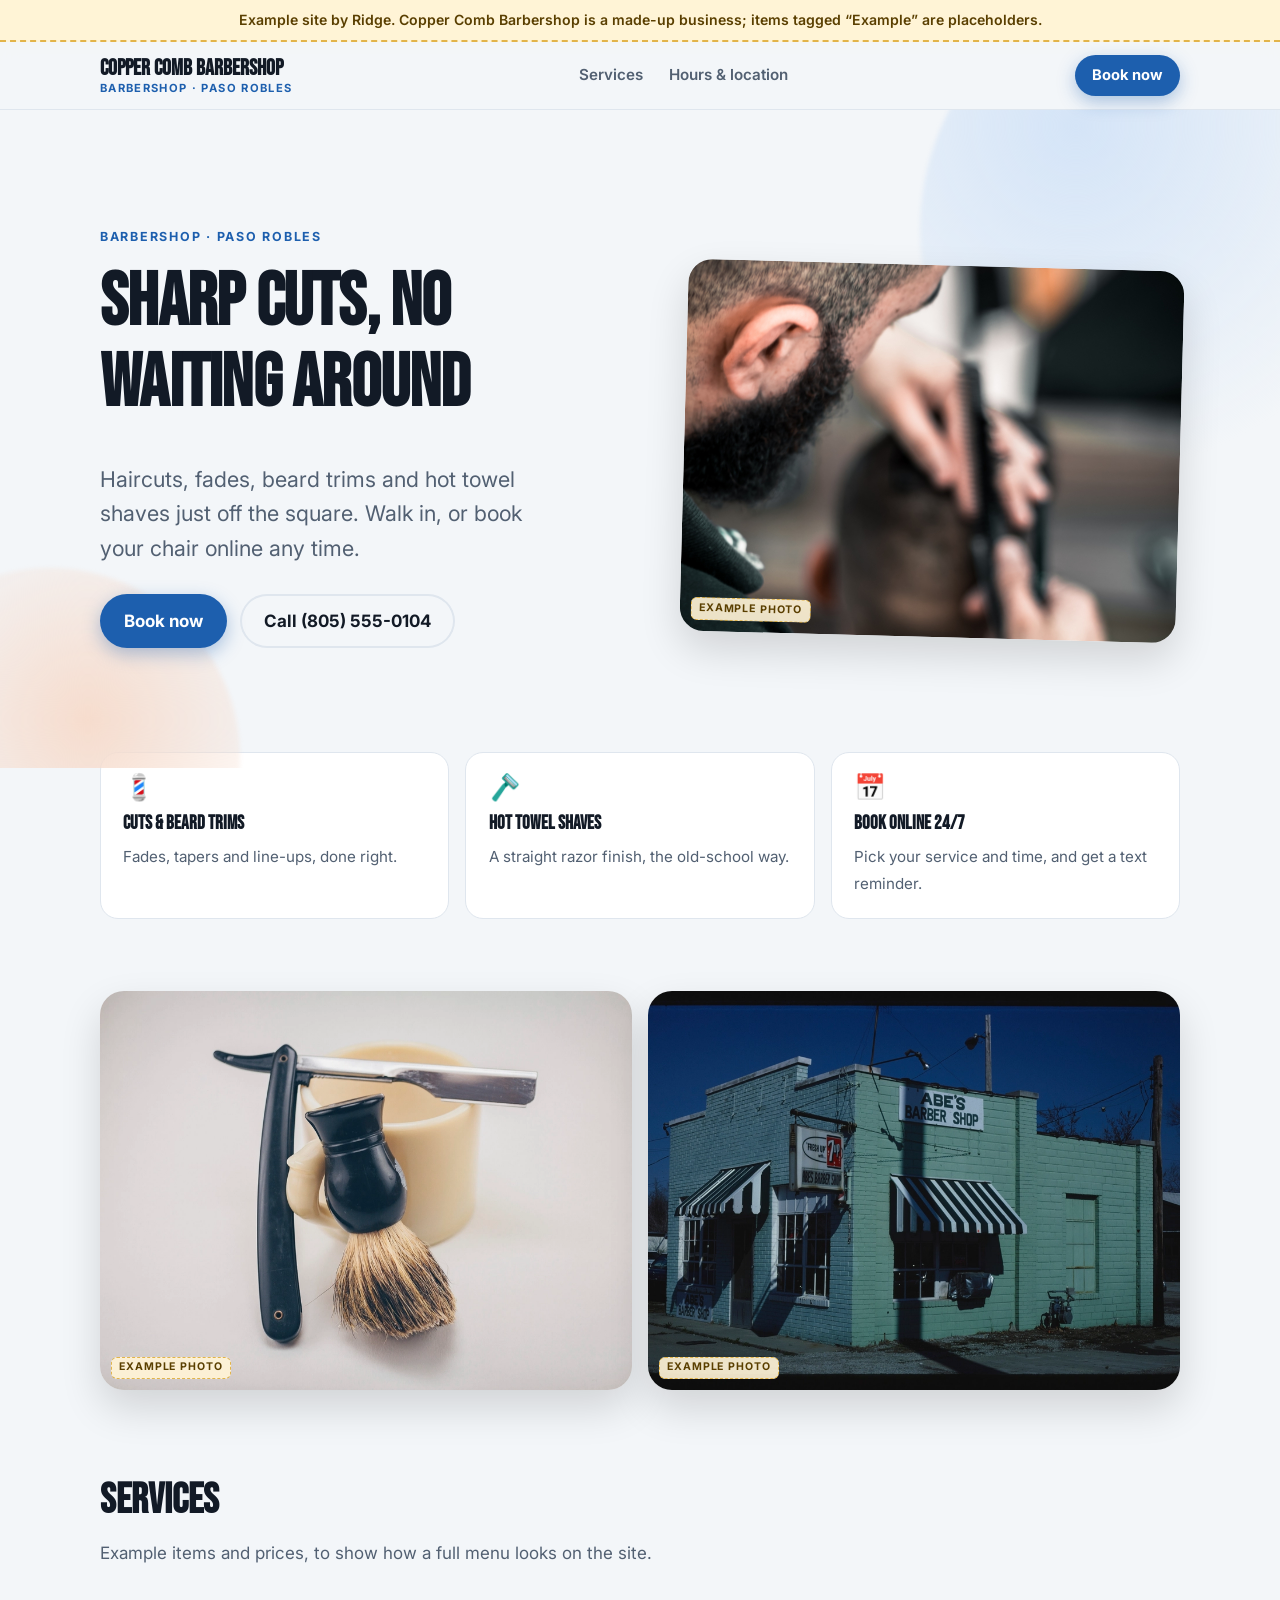
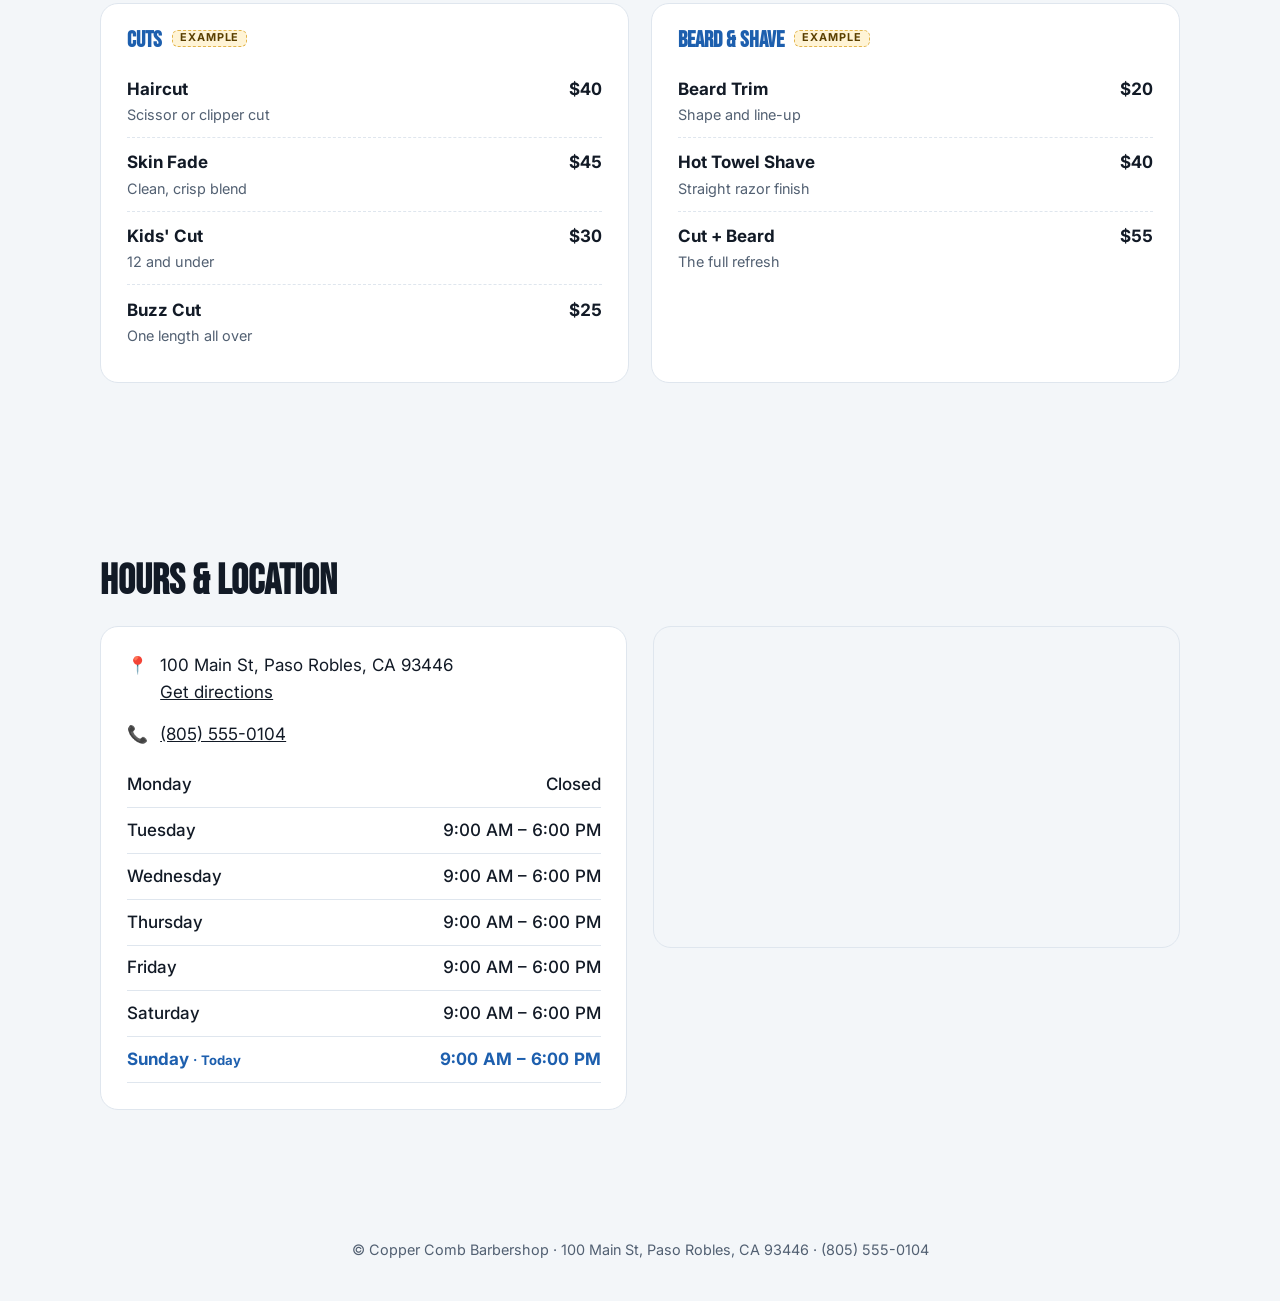
==== examples/copper-comb-barbershop/index.html @ 019c6bfe "Example sites: four made-up businesses hosted on the site, no real names, reviews or addresses Co-Au" ====
<!doctype html>
<html lang="en">
<head>
<meta charset="utf-8">
<meta name="viewport" content="width=device-width, initial-scale=1">
<meta name="robots" content="noindex, nofollow">
<title>Copper Comb Barbershop | Barbershop in Paso Robles, CA</title>
<meta name="description" content="Haircuts, fades, beard trims and hot towel shaves just off the square. Walk in, or book your chair online any time.">
<link rel="preconnect" href="https://fonts.googleapis.com">
<link rel="preconnect" href="https://fonts.gstatic.com" crossorigin>
<link href="https://fonts.googleapis.com/css2?family=Bebas+Neue&family=Inter:wght@400;500;600;700&display=swap" rel="stylesheet">
<style>
:root {
  --bg: #f3f6f9; --surface: #ffffff; --ink: #121a26; --ink-soft: #526072;
  --accent: #1d5fae; --accent-ink: #ffffff; --accent-soft: #d4e4f7;
  --deco1: #d4e4f7; --deco2: #f6dccd; --line: #dfe6ee;
  --display: 'Bebas Neue', 'Arial Narrow', sans-serif; --body: 'Inter', system-ui, sans-serif;
  --radius: 18px;
}
* { box-sizing: border-box; }
html { scroll-behavior: smooth; }
body { margin: 0; background: var(--bg); color: var(--ink); font-family: var(--body); font-size: 17px; line-height: 1.6; -webkit-font-smoothing: antialiased; }
a { color: inherit; }
h1, h2, h3 { font-family: var(--display); font-weight: 600; line-height: 1.1; margin: 0 0 .5em; }
h2 { font-size: clamp(1.9rem, 6vw, 2.6rem); }
.wrap { width: min(1080px, 100% - 2.5rem); margin-inline: auto; }
.demo-note { background: #fff4d6; color: #5a3f00; border-bottom: 2px dashed #e2b44a; text-align: center; font-size: .88rem; font-weight: 600; padding: .55rem 1rem; }
header.top { position: sticky; top: 0; z-index: 20; background: color-mix(in srgb, var(--bg) 88%, transparent); backdrop-filter: blur(10px); border-bottom: 1px solid var(--line); }
header.top .btn { display: none; }
header.top .wrap { display: flex; align-items: center; justify-content: space-between; gap: 1rem; padding: .8rem 0; }
.brand { font-family: var(--display); font-size: clamp(1.1rem, 4.4vw, 1.4rem); font-weight: 600; text-decoration: none; line-height: 1.1; }
.brand small { display: block; font-family: var(--body); font-size: .7rem; letter-spacing: .12em; text-transform: uppercase; color: var(--accent); font-weight: 700; }
nav.links { display: none; gap: 1.6rem; font-weight: 600; font-size: .95rem; }
nav.links a { text-decoration: none; color: var(--ink-soft); }
nav.links a:hover { color: var(--accent); }
.btn { display: inline-flex; align-items: center; justify-content: center; gap: .5rem; border: 0; cursor: pointer; font: inherit; font-weight: 700; text-decoration: none; border-radius: 999px; padding: .85rem 1.5rem; background: var(--accent); color: var(--accent-ink); box-shadow: 0 6px 18px color-mix(in srgb, var(--accent) 35%, transparent); transition: transform .15s; }
.btn:hover { transform: translateY(-1px); }
.btn.ghost { background: transparent; color: var(--ink); box-shadow: inset 0 0 0 2px var(--line); }
.btn.small { padding: .55rem 1.1rem; font-size: .92rem; }
.hero { position: relative; overflow: hidden; padding: clamp(3.5rem, 12vw, 7rem) 0 clamp(3rem, 9vw, 5.5rem); }
.hero::before, .hero::after { content: ""; position: absolute; border-radius: 50%; filter: blur(2px); z-index: 0; }
.hero::before { width: 520px; height: 520px; right: -160px; top: -140px; background: radial-gradient(circle at 30% 30%, var(--deco1), transparent 68%); }
.hero::after { width: 380px; height: 380px; left: -140px; bottom: -180px; background: radial-gradient(circle at 60% 40%, var(--deco2), transparent 70%); }
.hero .wrap { position: relative; z-index: 1; }
.hero-grid { display: grid; gap: 2.2rem; align-items: center; }
.hero-photo, .strip-photo { position: relative; margin: 0; border-radius: 24px; overflow: hidden; box-shadow: 0 18px 40px rgba(0,0,0,.14); }
.hero-photo img, .strip-photo img { display: block; width: 100%; height: 100%; object-fit: cover; transition: transform .6s ease; }
.hero-photo { aspect-ratio: 4 / 3; }
.hero-photo:hover img, .strip-photo:hover img { transform: scale(1.04); }
.photo-tag { position: absolute; left: .7rem; bottom: .7rem; font-size: .66rem; font-weight: 700; letter-spacing: .08em; text-transform: uppercase; background: rgba(255,244,214,.92); color: #5a3f00; border: 1px dashed #e2b44a; border-radius: 6px; padding: .12rem .45rem; }
.photo-strip { display: grid; grid-template-columns: 1fr 1fr; gap: 1rem; padding-top: clamp(2.5rem, 7vw, 3.5rem); }
.strip-photo { aspect-ratio: 4 / 3; }
.reveal { opacity: 0; transform: translateY(18px); transition: opacity .7s ease, transform .7s ease; }
.reveal.in { opacity: 1; transform: none; }
@media (prefers-reduced-motion: reduce) { .reveal { opacity: 1; transform: none; transition: none; } .hero-photo img, .strip-photo img { transition: none; } }
@media (max-width: 540px) { .photo-strip { grid-template-columns: 1fr; } }
.eyebrow { display: inline-block; font-size: .78rem; font-weight: 700; letter-spacing: .14em; text-transform: uppercase; color: var(--accent); margin-bottom: 1rem; }
.hero h1 { font-size: clamp(2.6rem, 10vw, 4.6rem); max-width: 14ch; letter-spacing: -.01em; }
.tagline { font-size: clamp(1.1rem, 4vw, 1.35rem); color: var(--ink-soft); max-width: 36ch; margin: 0 0 1.8rem; }
.hero-actions { display: flex; flex-wrap: wrap; gap: .8rem; margin-bottom: 2rem; }
.rating-pill { display: inline-flex; align-items: center; gap: .6rem; background: var(--surface); border: 1px solid var(--line); border-radius: 999px; padding: .5rem 1rem .5rem .8rem; font-weight: 600; font-size: .95rem; }
.rating-pill .st { color: #e8a317; letter-spacing: .05em; }
.highlights { display: grid; gap: 1rem; grid-template-columns: repeat(auto-fit, minmax(220px, 1fr)); margin-top: -1rem; padding-bottom: 1rem; }
.hl { background: var(--surface); border: 1px solid var(--line); border-radius: var(--radius); padding: 1.3rem 1.4rem; }
.hl .ic { font-size: 1.6rem; line-height: 1; margin-bottom: .6rem; }
.hl strong { display: block; font-family: var(--display); font-size: 1.2rem; margin-bottom: .2rem; }
.hl span { color: var(--ink-soft); font-size: .95rem; }
section { padding: clamp(3.5rem, 10vw, 5.5rem) 0; }
section.alt { background: var(--surface); border-block: 1px solid var(--line); }
.section-intro { color: var(--ink-soft); max-width: 52ch; margin: -.3rem 0 2.2rem; }
.tag { display: inline-block; vertical-align: middle; font-family: var(--body); font-size: .68rem; font-weight: 700; letter-spacing: .08em; text-transform: uppercase; background: #fff4d6; color: #5a3f00; border: 1px dashed #e2b44a; border-radius: 6px; padding: .1rem .45rem; margin-left: .4rem; }
.menu { display: grid; gap: 1.4rem; grid-template-columns: repeat(auto-fit, minmax(300px, 1fr)); }
.menu-group { background: var(--bg); border: 1px solid var(--line); border-radius: var(--radius); padding: 1.5rem 1.6rem; }
section:not(.alt) .menu-group { background: var(--surface); }
.menu-group h3 { font-size: 1.45rem; color: var(--accent); }
.menu-group ul { list-style: none; margin: 0; padding: 0; }
.menu-group li { display: flex; justify-content: space-between; gap: 1rem; padding: .7rem 0; border-bottom: 1px dashed var(--line); }
.menu-group li:last-child { border-bottom: 0; }
.menu-group .desc { display: block; color: var(--ink-soft); font-size: .9rem; }
.price { font-family: var(--body); font-weight: 700; white-space: nowrap; color: var(--ink); font-variant-numeric: tabular-nums; }
.reviews { display: grid; gap: 1.2rem; grid-template-columns: repeat(auto-fit, minmax(280px, 1fr)); }
.review { margin: 0; background: var(--bg); border: 1px solid var(--line); border-radius: var(--radius); padding: 1.5rem; display: flex; flex-direction: column; }
section:not(.alt) .review { background: var(--surface); }
.review-stars { color: #e8a317; letter-spacing: .1em; margin-bottom: .6rem; }
.review blockquote { margin: 0 0 1rem; font-size: 1.02rem; flex: 1; }
.review figcaption { color: var(--ink-soft); font-size: .85rem; font-weight: 600; }
.visit { display: grid; gap: 1.6rem; grid-template-columns: repeat(auto-fit, minmax(300px, 1fr)); align-items: start; }
.card { background: var(--surface); border: 1px solid var(--line); border-radius: var(--radius); padding: 1.6rem; }
section.alt .card { background: var(--bg); }
.hours { width: 100%; border-collapse: collapse; font-variant-numeric: tabular-nums; }
.hours th, .hours td { padding: .55rem 0; border-bottom: 1px solid var(--line); text-align: left; font-weight: 500; }
.hours td { text-align: right; }
.hours tr.today th, .hours tr.today td { color: var(--accent); font-weight: 700; }
.hours tr.today th::after { content: " · Today"; font-size: .82rem; }
.contact-line { display: flex; gap: .7rem; align-items: flex-start; margin: 0 0 .9rem; }
.contact-line .ic { width: 1.4rem; flex: none; text-align: center; }
.map { border-radius: var(--radius); overflow: hidden; border: 1px solid var(--line); min-height: 320px; }
.map iframe { width: 100%; height: 100%; min-height: 320px; border: 0; display: block; }
footer { padding: 2.5rem 0 6rem; text-align: center; color: var(--ink-soft); font-size: .9rem; }
.sticky-cta { position: fixed; left: 0; right: 0; bottom: 0; z-index: 30; display: flex; gap: .6rem; padding: .7rem 1rem calc(.7rem + env(safe-area-inset-bottom)); background: var(--surface); border-top: 1px solid var(--line); box-shadow: 0 -8px 24px rgba(0,0,0,.06); }
.sticky-cta .btn { flex: 1; }
@media (min-width: 820px) {
  nav.links { display: flex; }
  header.top .btn { display: inline-flex; }
  .hero-grid.has-photo { grid-template-columns: 1.05fr .95fr; }
  .hero-photo { transform: rotate(1.5deg); }
  .sticky-cta { display: none; }
  footer { padding-bottom: 2.5rem; }
}
/* ---------- Booking / ordering preview ---------- */
dialog.flow { border: 0; padding: 0; width: min(560px, 100% - 1.5rem); max-height: min(820px, 100dvh - 1.5rem); border-radius: 22px; background: var(--surface); color: var(--ink); box-shadow: 0 24px 64px rgba(0,0,0,.28); }
dialog.flow[open] { display: flex; flex-direction: column; }
dialog.flow::backdrop { background: rgba(20, 16, 18, .55); }
.flow-head { display: flex; justify-content: space-between; align-items: center; padding: 1.1rem 1.3rem; border-bottom: 1px solid var(--line); }
.flow-head h3 { margin: 0; font-size: 1.35rem; }
.flow-close { border: 0; background: transparent; font-size: 1.6rem; line-height: 1; cursor: pointer; color: var(--ink-soft); }
.flow-note { margin: 0; background: #fff4d6; color: #5a3f00; font-size: .84rem; font-weight: 600; text-align: center; padding: .45rem 1rem; }
.flow-body { padding: 1.2rem 1.3rem 1.4rem; overflow: auto; flex: 1; min-height: 0; }
.flow-step-label { font-size: .78rem; font-weight: 700; letter-spacing: .1em; text-transform: uppercase; color: var(--accent); margin-bottom: .8rem; }
.opt { display: flex; width: 100%; justify-content: space-between; gap: 1rem; align-items: center; text-align: left; font: inherit; background: var(--bg); color: var(--ink); border: 2px solid var(--line); border-radius: 14px; padding: .8rem 1rem; margin-bottom: .6rem; cursor: pointer; }
.opt:hover, .opt[aria-pressed="true"] { border-color: var(--accent); }
.flow-group { margin: 1rem 0 .5rem; font-family: var(--display); font-size: 1.1rem; color: var(--accent); }
.flow-group:first-of-type { margin-top: 0; }
.opt small { display: block; color: var(--ink-soft); }
.qty { display: inline-flex; align-items: center; gap: .5rem; }
.qty button { width: 2rem; height: 2rem; border-radius: 50%; border: 2px solid var(--line); background: var(--surface); font: inherit; font-weight: 700; cursor: pointer; color: var(--ink); }
.days { display: grid; grid-template-columns: repeat(4, 1fr); gap: .5rem; margin-bottom: 1rem; }
.slots { display: grid; grid-template-columns: repeat(3, 1fr); gap: .5rem; }
.chip { font: inherit; font-size: .92rem; background: var(--bg); color: var(--ink); border: 2px solid var(--line); border-radius: 12px; padding: .55rem .3rem; cursor: pointer; text-align: center; }
.chip small { display: block; font-size: .75rem; color: var(--ink-soft); }
.chip[aria-pressed="true"] { background: var(--accent); border-color: var(--accent); color: var(--accent-ink); }
.chip[aria-pressed="true"] small { color: inherit; }
.chip[disabled] { opacity: .4; cursor: not-allowed; text-decoration: line-through; }
.field { margin-bottom: .9rem; }
.field label { display: block; font-weight: 600; font-size: .9rem; margin-bottom: .3rem; }
.field input { width: 100%; font: inherit; padding: .7rem .9rem; border-radius: 12px; border: 2px solid var(--line); background: var(--bg); color: var(--ink); }
.flow-foot { display: flex; justify-content: space-between; gap: .8rem; padding: 1rem 1.3rem; border-top: 1px solid var(--line); }
.flow-foot .btn[disabled] { opacity: .45; cursor: not-allowed; box-shadow: none; transform: none; }
.summary { background: var(--bg); border-radius: 14px; padding: 1rem 1.1rem; margin-bottom: 1rem; }
.done { text-align: center; padding: 1rem 0; }
.done .big { font-size: 3rem; line-height: 1; margin-bottom: .6rem; }
</style>
</head>
<body>
<div class="demo-note">Example site by Ridge. Copper Comb Barbershop is a made-up business; items tagged “Example” are placeholders.</div>

<header class="top">
  <div class="wrap">
    <a class="brand" href="#top">Copper Comb Barbershop<small>Barbershop · Paso Robles</small></a>
    <nav class="links" aria-label="Main">
      <a href="#menu">Services</a><a href="#visit">Hours &amp; location</a>
    </nav>
    <button class="btn small" data-open-flow>Book now</button>
  </div>
</header>

<main id="top">
  <section class="hero">
    <div class="wrap hero-grid has-photo">
      <div>
      <span class="eyebrow">Barbershop · Paso Robles</span>
      <h1>Sharp cuts, no waiting around</h1>
      <p class="tagline">Haircuts, fades, beard trims and hot towel shaves just off the square. Walk in, or book your chair online any time.</p>
      <div class="hero-actions">
        <button class="btn" data-open-flow>Book now</button>
        <a class="btn ghost" href="tel:+18055550104">Call (805) 555-0104</a>
      </div>
      
      </div>
      <figure class="hero-photo"><img src="images/photo-1.jpg" alt="Barber giving a fade" fetchpriority="high"><span class="photo-tag">Example photo</span></figure>
    </div>
  </section>

  <div class="wrap highlights">
    <div class="hl reveal"><div class="ic" aria-hidden="true">💈</div><strong>Cuts &amp; beard trims</strong><span>Fades, tapers and line-ups, done right.</span></div><div class="hl reveal"><div class="ic" aria-hidden="true">🪒</div><strong>Hot towel shaves</strong><span>A straight razor finish, the old-school way.</span></div><div class="hl reveal"><div class="ic" aria-hidden="true">📅</div><strong>Book online 24/7</strong><span>Pick your service and time, and get a text reminder.</span></div>
  </div>

  <div class="wrap photo-strip"><figure class="strip-photo reveal"><img src="images/photo-2.jpg" alt="Shave kit" loading="lazy"><span class="photo-tag">Example photo</span></figure><figure class="strip-photo reveal"><img src="images/photo-3.jpg" alt="A classic barber shop" loading="lazy"><span class="photo-tag">Example photo</span></figure></div>

  <section id="menu">
    <div class="wrap">
      <h2>Services</h2>
      <p class="section-intro">Example items and prices, to show how a full menu looks on the site.</p>
      <div class="menu"><div class="menu-group reveal"><h3>Cuts <span class="tag">Example</span></h3><ul><li><div><strong>Haircut</strong><span class="desc">Scissor or clipper cut</span></div><span class="price">$40</span></li><li><div><strong>Skin Fade</strong><span class="desc">Clean, crisp blend</span></div><span class="price">$45</span></li><li><div><strong>Kids&#x27; Cut</strong><span class="desc">12 and under</span></div><span class="price">$30</span></li><li><div><strong>Buzz Cut</strong><span class="desc">One length all over</span></div><span class="price">$25</span></li></ul></div>
<div class="menu-group reveal"><h3>Beard &amp; Shave <span class="tag">Example</span></h3><ul><li><div><strong>Beard Trim</strong><span class="desc">Shape and line-up</span></div><span class="price">$20</span></li><li><div><strong>Hot Towel Shave</strong><span class="desc">Straight razor finish</span></div><span class="price">$40</span></li><li><div><strong>Cut + Beard</strong><span class="desc">The full refresh</span></div><span class="price">$55</span></li></ul></div></div>
    </div>
  </section>

  <section id="visit">
    <div class="wrap">
      <h2>Hours &amp; location</h2>
      <div class="visit">
        <div class="card">
          <p class="contact-line"><span class="ic" aria-hidden="true">📍</span><span>100 Main St, Paso Robles, CA 93446<br><a href="https://www.google.com/maps/search/?api=1&query=Copper%20Comb%20Barbershop%2C%20100%20Main%20St%2C%20Paso%20Robles%2C%20CA%2093446" target="_blank" rel="noopener">Get directions</a></span></p>
          <p class="contact-line"><span class="ic" aria-hidden="true">📞</span><a href="tel:+18055550104">(805) 555-0104</a></p>
          <table class="hours" aria-label="Opening hours"><tbody>
<tr data-day="Monday"><th>Monday</th><td>Closed</td></tr>
<tr data-day="Tuesday"><th>Tuesday</th><td>9:00 AM – 6:00 PM</td></tr>
<tr data-day="Wednesday"><th>Wednesday</th><td>9:00 AM – 6:00 PM</td></tr>
<tr data-day="Thursday"><th>Thursday</th><td>9:00 AM – 6:00 PM</td></tr>
<tr data-day="Friday"><th>Friday</th><td>9:00 AM – 6:00 PM</td></tr>
<tr data-day="Saturday"><th>Saturday</th><td>9:00 AM – 6:00 PM</td></tr>
<tr data-day="Sunday"><th>Sunday</th><td>9:00 AM – 6:00 PM</td></tr>
          </tbody></table>
        </div>
        <div class="map"><iframe title="Map of Copper Comb Barbershop" loading="lazy" src="https://www.google.com/maps?q=Copper%20Comb%20Barbershop%2C%20100%20Main%20St%2C%20Paso%20Robles%2C%20CA%2093446&output=embed"></iframe></div>
      </div>
    </div>
  </section>
</main>

<footer>
  <div class="wrap">© Copper Comb Barbershop · 100 Main St, Paso Robles, CA 93446 · (805) 555-0104</div>
</footer>

<div class="sticky-cta">
  <a class="btn ghost" href="tel:+18055550104">Call</a>
  <button class="btn" data-open-flow>Book now</button>
</div>

<dialog class="flow" id="flow" aria-labelledby="flow-title">
  <div class="flow-head"><h3 id="flow-title">Book now</h3><button class="flow-close" aria-label="Close" data-close>×</button></div>
  <p class="flow-note">Preview: this shows how online booking will work. Nothing is booked.</p>
  <div class="flow-body" id="flow-body"></div>
  <div class="flow-foot"><button class="btn ghost small" id="flow-back">Back</button><button class="btn small" id="flow-next">Next</button></div>
</dialog>

<script>
const KIND = "book";
const ITEMS = [{"name": "Haircut", "detail": "45 min", "price": "$40"}, {"name": "Skin Fade", "detail": "45 min", "price": "$45"}, {"name": "Cut + Beard", "detail": "60 min", "price": "$55"}, {"name": "Hot Towel Shave", "detail": "30 min", "price": "$40"}, {"name": "Kids' Cut", "detail": "30 min", "price": "$30"}];
const HOURS = ["Monday: Closed", "Tuesday: 9:00 AM \u2013 6:00 PM", "Wednesday: 9:00 AM \u2013 6:00 PM", "Thursday: 9:00 AM \u2013 6:00 PM", "Friday: 9:00 AM \u2013 6:00 PM", "Saturday: 9:00 AM \u2013 6:00 PM", "Sunday: 9:00 AM \u2013 6:00 PM"];
const DAYS = ["Sunday","Monday","Tuesday","Wednesday","Thursday","Friday","Saturday"];

// Fade cards and photos in as they scroll into view
if ("IntersectionObserver" in window) {
  const io = new IntersectionObserver(es => es.forEach(e => { if (e.isIntersecting) { e.target.classList.add("in"); io.unobserve(e.target); } }), { threshold: .12 });
  document.querySelectorAll(".reveal").forEach(el => io.observe(el));
} else document.querySelectorAll(".reveal").forEach(el => el.classList.add("in"));

// Highlight today's hours
const todayName = DAYS[new Date().getDay()];
document.querySelectorAll(".hours tr").forEach(tr => tr.classList.toggle("today", tr.dataset.day === todayName));

// Open hours per day -> [openMinutes, closeMinutes] or null
function parseHours(day) {
  const line = HOURS.find(h => h.startsWith(day + ":"));
  if (!line || /closed/i.test(line)) return null;
  const m = line.replace(/[\u202f\u2009]/g, " ").match(/(\d+):(\d+)\s*(AM|PM)\s*[–-]\s*(\d+):(\d+)\s*(AM|PM)/i);
  if (!m) return null;
  const toMin = (h, mi, ap) => ((+h % 12) + (/pm/i.test(ap) ? 12 : 0)) * 60 + +mi;
  return [toMin(m[1], m[2], m[3]), toMin(m[4], m[5], m[6])];
}
const fmt = min => { const h = Math.floor(min / 60), m = min % 60; return `${(h % 12) || 12}:${String(m).padStart(2, "0")} ${h < 12 ? "AM" : "PM"}`; };

const st = { step: 0, item: null, cart: {}, day: null, slot: null, name: "", phone: "" };
const dlg = document.getElementById("flow"), body = document.getElementById("flow-body");
const next = document.getElementById("flow-next"), back = document.getElementById("flow-back");

function upcomingDays() {
  const out = [];
  for (let i = 0; out.length < 8 && i < 14; i++) {
    const d = new Date(); d.setDate(d.getDate() + i);
    const day = { date: d, open: parseHours(DAYS[d.getDay()]) };
    if (day.open && !slotsFor(day).length) day.open = null;  // closed for the rest of today
    out.push(day);
  }
  return out;
}
function slotsFor(day) {
  if (!day.open) return [];
  const [o, c] = day.open, out = [];
  // Today: only times at least 30 minutes from now
  const now = new Date(), isToday = day.date.toDateString() === now.toDateString();
  const earliest = isToday ? now.getHours() * 60 + now.getMinutes() + 30 : 0;
  const step = KIND === "book" ? 30 : 15;
  for (let t = Math.max(o, KIND === "book" ? o : o + 30); t + (KIND === "book" ? 45 : 0) <= c; t += step) if (t >= earliest) out.push(t);
  // Demo only: mark some times as taken so it looks real (same every time)
  return out.slice(0, 18).map((t, i) => ({ t, taken: KIND === "book" && (i * 7 + day.date.getDate()) % 5 === 0 }));
}
function cartTotal() { return Object.entries(st.cart).reduce((t, [i, q]) => t + q * parseFloat(ITEMS[i].price.replace(/[^0-9.]/g, "")), 0); }
function cartCount() { return Object.values(st.cart).reduce((a, b) => a + b, 0); }

function render() {
  back.style.visibility = st.step === 0 || st.step === 3 ? "hidden" : "visible";
  next.style.display = st.step === 3 ? "none" : "";
  if (st.step === 0) {
    body.innerHTML = `<div class="flow-step-label">${KIND === "book" ? "1 · Choose a service" : "1 · Choose what you'd like"}</div>` +
      ITEMS.map((it, i) => (it.group && it.group !== (ITEMS[i - 1] || {}).group ? `<h4 class="flow-group">${it.group}</h4>` : "") + (KIND === "book"
        ? `<button class="opt" data-i="${i}" aria-pressed="${st.item === i}"><span><strong>${it.name}</strong><small>${it.detail}</small></span><span class="price">${it.price}</span></button>`
        : `<div class="opt" style="cursor:default"><span><strong>${it.name}</strong><small>${it.detail} · ${it.price}</small></span><span class="qty"><button data-dec="${i}" aria-label="Remove one">−</button><span>${st.cart[i] || 0}</span><button data-inc="${i}" aria-label="Add one">+</button></span></div>`)
      ).join("");
    body.querySelectorAll("[data-i]").forEach(b => b.onclick = () => { st.item = +b.dataset.i; render(); });
    const keep = fn => () => { const y = body.scrollTop; fn(); render(); body.scrollTop = y; };
    body.querySelectorAll("[data-inc]").forEach(b => b.onclick = keep(() => { st.cart[b.dataset.inc] = (st.cart[b.dataset.inc] || 0) + 1; }));
    body.querySelectorAll("[data-dec]").forEach(b => b.onclick = keep(() => { st.cart[b.dataset.dec] = Math.max(0, (st.cart[b.dataset.dec] || 0) - 1); }));
    next.disabled = KIND === "book" ? st.item === null : cartCount() === 0;
    next.textContent = KIND === "order" && cartCount() ? `Next · ${cartCount()} item${cartCount() > 1 ? "s" : ""} · $${cartTotal().toFixed(2)}` : "Next";
  } else if (st.step === 1) {
    const days = upcomingDays();
    if (st.day === null) st.day = days.findIndex(d => d.open);
    const slots = slotsFor(days[st.day]);
    body.innerHTML = `<div class="flow-step-label">2 · ${KIND === "book" ? "Pick a day and time" : "Pick a pickup time"}</div><div class="days">` +
      days.map((d, i) => `<button class="chip" data-d="${i}" aria-pressed="${st.day === i}" ${d.open ? "" : "disabled"}>${d.date.toLocaleDateString(undefined, { weekday: "short" })}<small>${d.date.toLocaleDateString(undefined, { month: "short", day: "numeric" })}</small></button>`).join("") +
      `</div><div class="slots">` + slots.map(s => `<button class="chip" data-t="${s.t}" aria-pressed="${st.slot === s.t}" ${s.taken ? "disabled" : ""}>${fmt(s.t)}</button>`).join("") + `</div>`;
    body.querySelectorAll("[data-d]").forEach(b => b.onclick = () => { st.day = +b.dataset.d; st.slot = null; render(); });
    body.querySelectorAll("[data-t]").forEach(b => b.onclick = () => { st.slot = +b.dataset.t; render(); });
    next.disabled = st.slot === null;
    next.textContent = "Next";
  } else if (st.step === 2) {
    const d = upcomingDays()[st.day].date.toLocaleDateString(undefined, { weekday: "long", month: "long", day: "numeric" });
    const what = KIND === "book" ? ITEMS[st.item].name : Object.entries(st.cart).filter(([, q]) => q).map(([i, q]) => `${q} × ${ITEMS[i].name}`).join("<br>");
    body.innerHTML = `<div class="flow-step-label">3 · Your details</div><div class="summary"><strong>${what}</strong><br>${d} at ${fmt(st.slot)}</div>
      <div class="field"><label for="f-name">Name</label><input id="f-name" autocomplete="off" value="${st.name}"></div>
      <div class="field"><label for="f-phone">Phone (for a text reminder)</label><input id="f-phone" type="tel" autocomplete="off" value="${st.phone}"></div>`;
    const n = body.querySelector("#f-name"), ph = body.querySelector("#f-phone");
    const check = () => { st.name = n.value; st.phone = ph.value; next.disabled = !n.value.trim(); };
    n.oninput = ph.oninput = check; check();
    next.textContent = KIND === "book" ? "Book appointment" : "Place order";
  } else {
    body.innerHTML = `<div class="done"><div class="big">✓</div><h3>${KIND === "book" ? "You're booked!" : "Order received!"}</h3>
      <p>This is where customers would see their confirmation and get a text ${KIND === "book" ? "reminder before their appointment" : "when their order is ready"}.</p>
      <p style="color:var(--ink-soft);font-size:.9rem">(Preview only. Nothing was ${KIND === "book" ? "booked" : "ordered"}.)</p>
      <button class="btn" data-close>Done</button></div>`;
    body.querySelector("[data-close]").onclick = () => dlg.close();
  }
}
next.onclick = () => { st.step++; render(); };
back.onclick = () => { st.step = Math.max(0, st.step - 1); render(); };
document.querySelectorAll("[data-open-flow]").forEach(b => b.onclick = () => {
  Object.assign(st, { step: 0, item: null, cart: {}, day: null, slot: null });
  render(); dlg.showModal();
});
dlg.querySelector(".flow-head [data-close]").onclick = () => dlg.close();
dlg.addEventListener("click", e => { if (e.target === dlg) dlg.close(); });
</script>
</body>
</html>
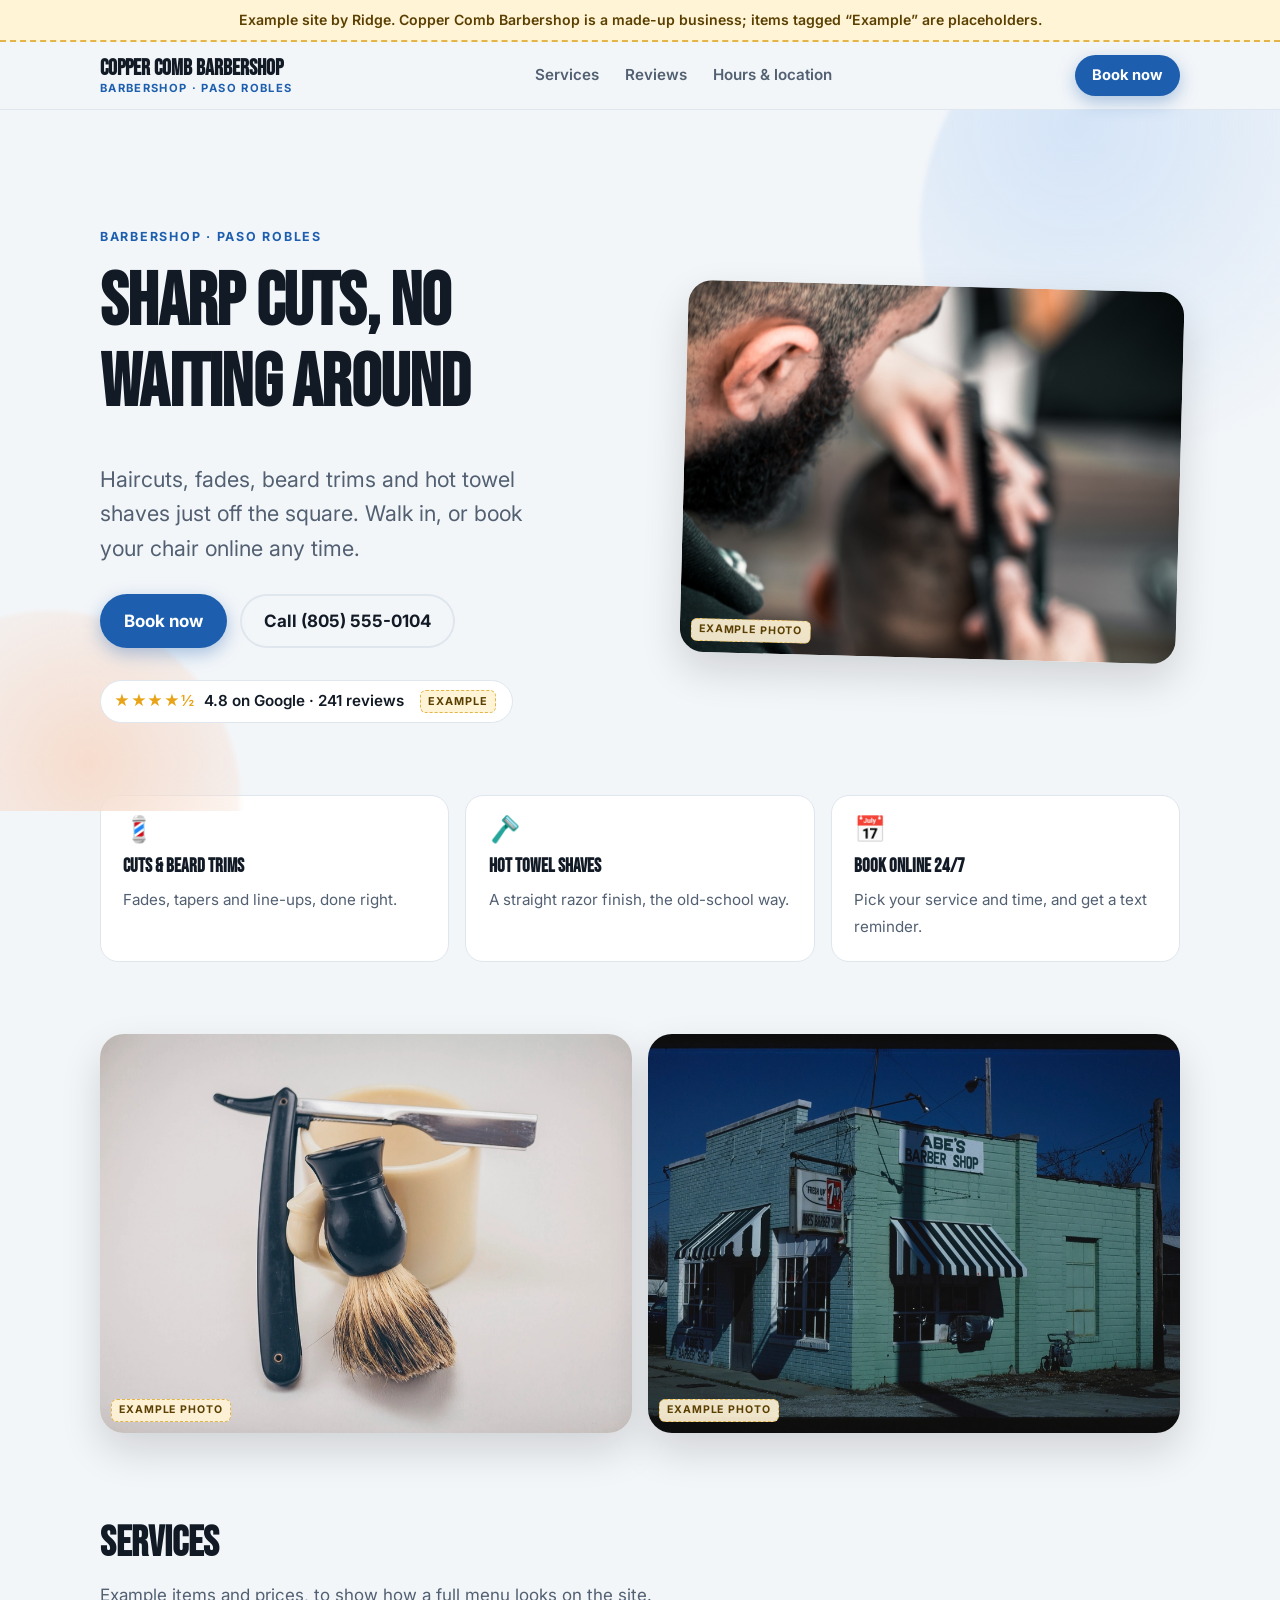
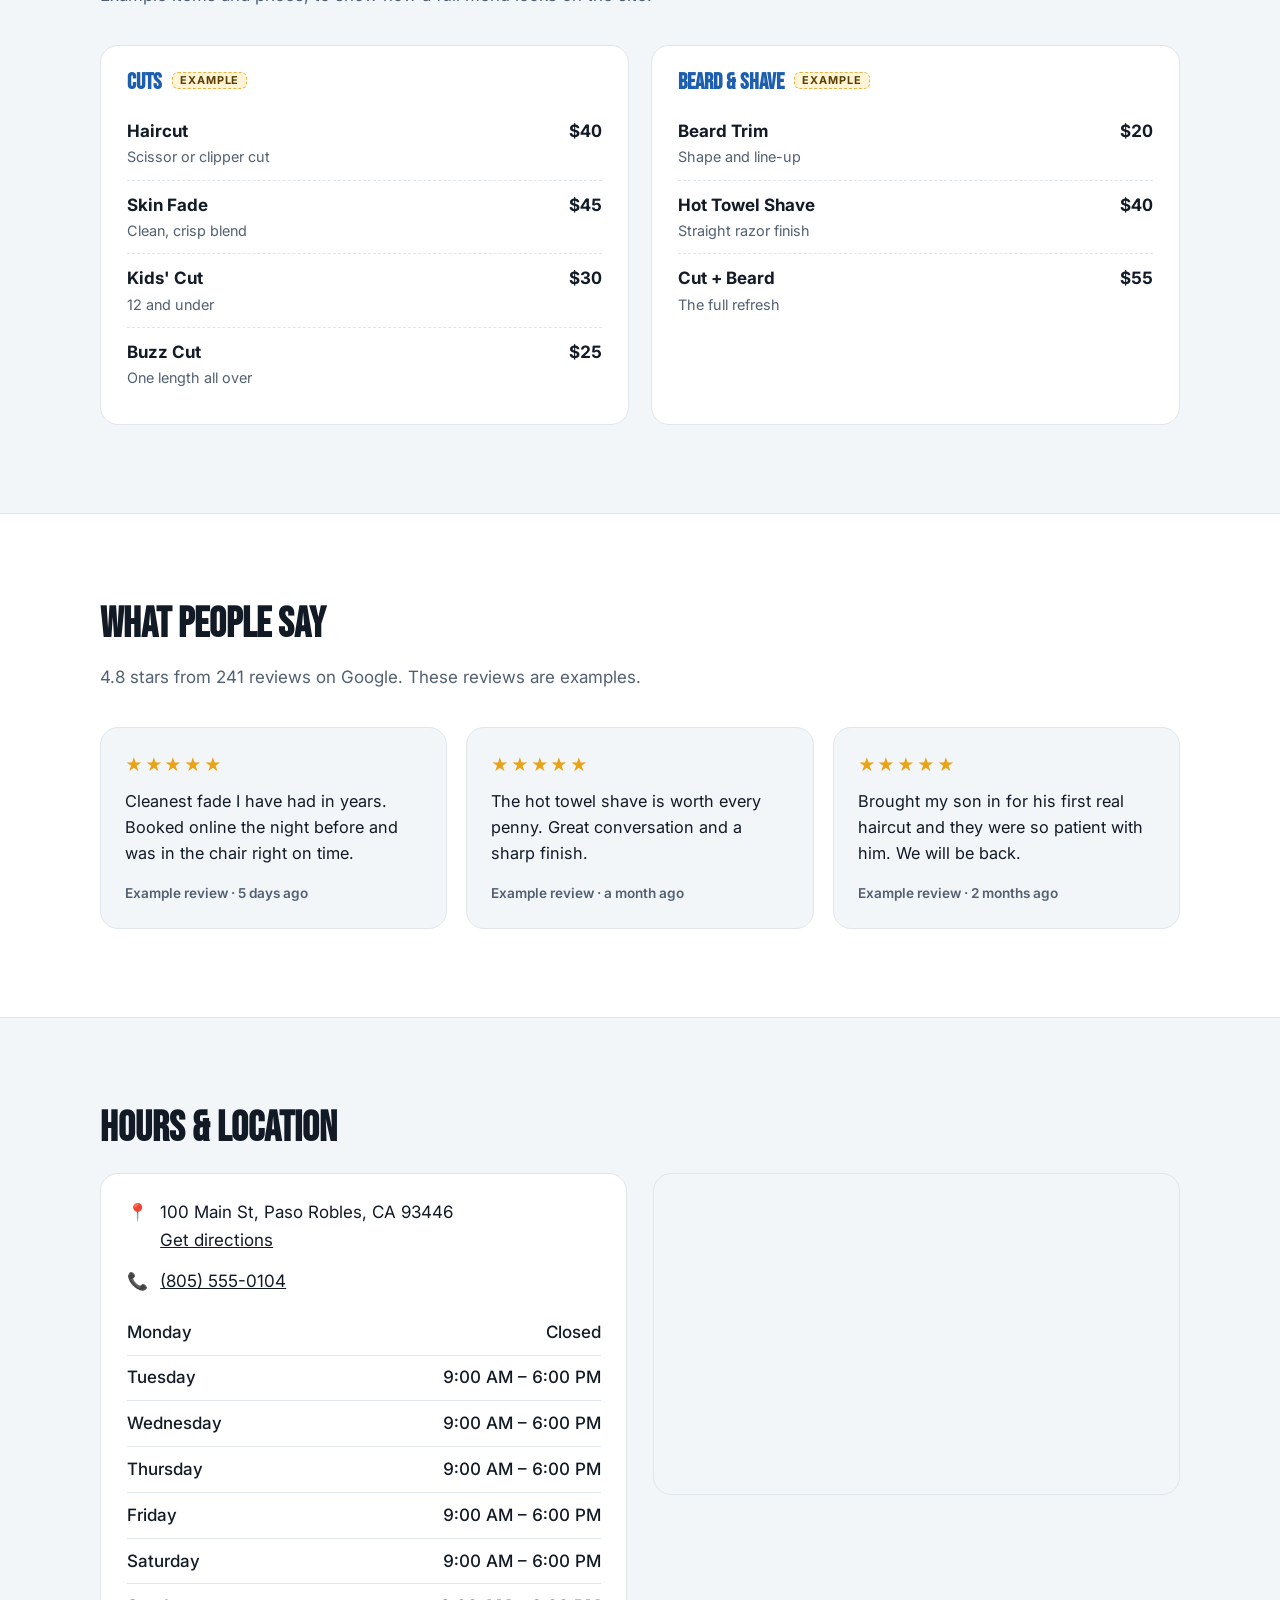
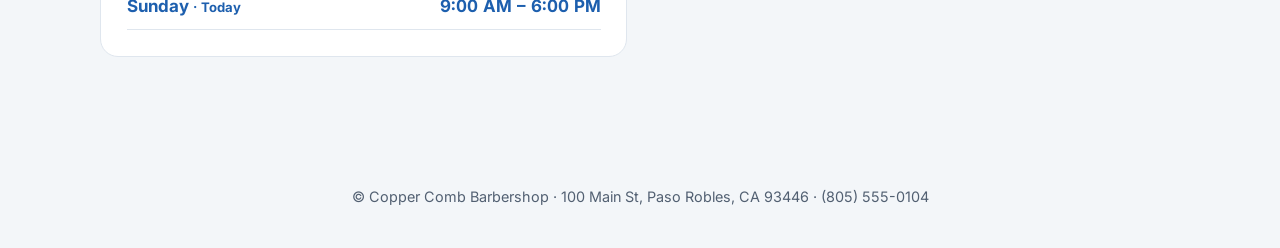
==== commit 6d89bf5f: "Example sites: add written example reviews, each tagged Example Co-Authored-By: Claude Opus 5.5 <nor" ====
--- a/examples/copper-comb-barbershop/index.html
+++ b/examples/copper-comb-barbershop/index.html
@@ -148,7 +148,7 @@
   <div class="wrap">
     <a class="brand" href="#top">Copper Comb Barbershop<small>Barbershop · Paso Robles</small></a>
     <nav class="links" aria-label="Main">
-      <a href="#menu">Services</a><a href="#visit">Hours &amp; location</a>
+      <a href="#menu">Services</a><a href="#reviews">Reviews</a><a href="#visit">Hours &amp; location</a>
     </nav>
     <button class="btn small" data-open-flow>Book now</button>
   </div>
@@ -165,7 +165,7 @@
         <button class="btn" data-open-flow>Book now</button>
         <a class="btn ghost" href="tel:+18055550104">Call (805) 555-0104</a>
       </div>
-      
+      <span class="rating-pill"><span class="st">★★★★½</span>4.8 on Google · 241 reviews <span class="tag">Example</span></span>
       </div>
       <figure class="hero-photo"><img src="images/photo-1.jpg" alt="Barber giving a fade" fetchpriority="high"><span class="photo-tag">Example photo</span></figure>
     </div>
@@ -183,6 +183,16 @@
       <p class="section-intro">Example items and prices, to show how a full menu looks on the site.</p>
       <div class="menu"><div class="menu-group reveal"><h3>Cuts <span class="tag">Example</span></h3><ul><li><div><strong>Haircut</strong><span class="desc">Scissor or clipper cut</span></div><span class="price">$40</span></li><li><div><strong>Skin Fade</strong><span class="desc">Clean, crisp blend</span></div><span class="price">$45</span></li><li><div><strong>Kids&#x27; Cut</strong><span class="desc">12 and under</span></div><span class="price">$30</span></li><li><div><strong>Buzz Cut</strong><span class="desc">One length all over</span></div><span class="price">$25</span></li></ul></div>
 <div class="menu-group reveal"><h3>Beard &amp; Shave <span class="tag">Example</span></h3><ul><li><div><strong>Beard Trim</strong><span class="desc">Shape and line-up</span></div><span class="price">$20</span></li><li><div><strong>Hot Towel Shave</strong><span class="desc">Straight razor finish</span></div><span class="price">$40</span></li><li><div><strong>Cut + Beard</strong><span class="desc">The full refresh</span></div><span class="price">$55</span></li></ul></div></div>
+    </div>
+  </section>
+
+  <section id="reviews" class="alt">
+    <div class="wrap">
+      <h2>What people say</h2>
+      <p class="section-intro">4.8 stars from 241 reviews on Google. These reviews are examples.</p>
+      <div class="reviews"><figure class="review reveal"><div class="review-stars" aria-label="5 out of 5 stars">★★★★★</div><blockquote>Cleanest fade I have had in years. Booked online the night before and was in the chair right on time.</blockquote><figcaption>Example review · 5 days ago</figcaption></figure>
+<figure class="review reveal"><div class="review-stars" aria-label="5 out of 5 stars">★★★★★</div><blockquote>The hot towel shave is worth every penny. Great conversation and a sharp finish.</blockquote><figcaption>Example review · a month ago</figcaption></figure>
+<figure class="review reveal"><div class="review-stars" aria-label="5 out of 5 stars">★★★★★</div><blockquote>Brought my son in for his first real haircut and they were so patient with him. We will be back.</blockquote><figcaption>Example review · 2 months ago</figcaption></figure></div>
     </div>
   </section>
 
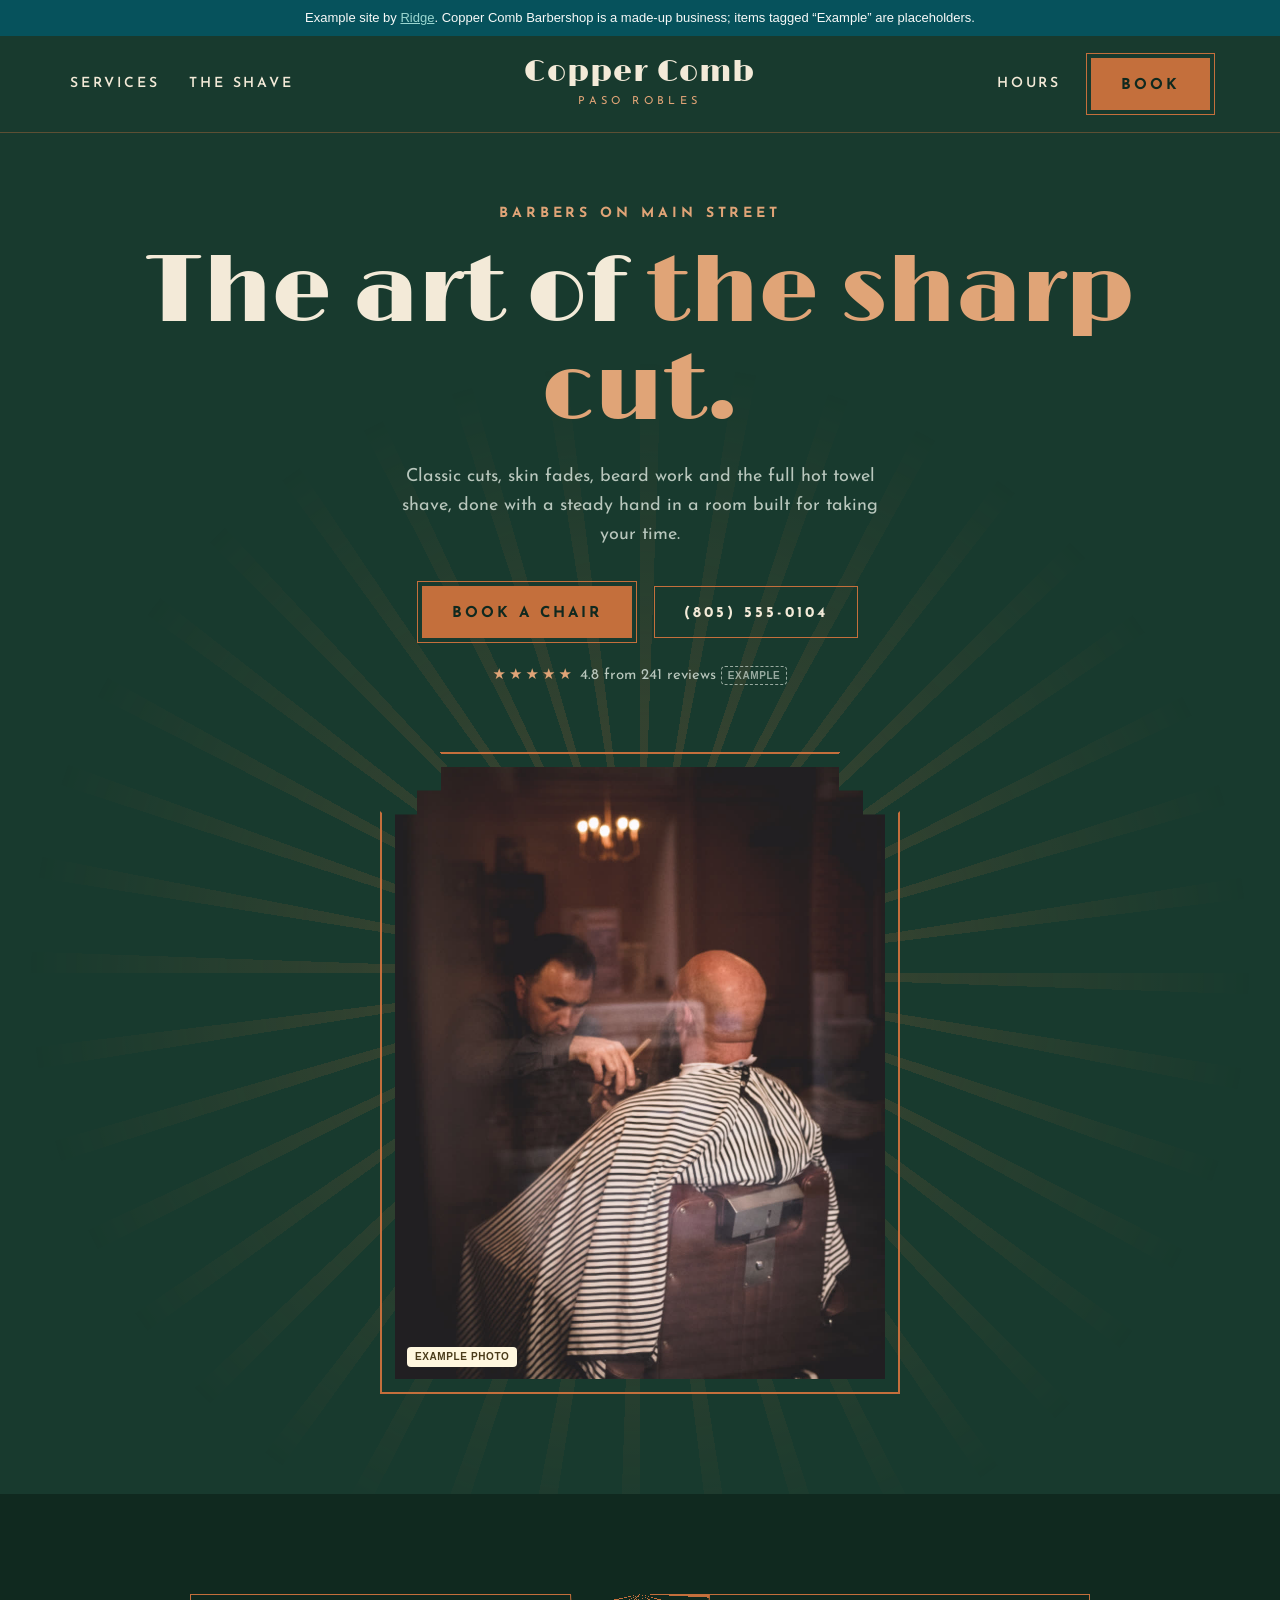
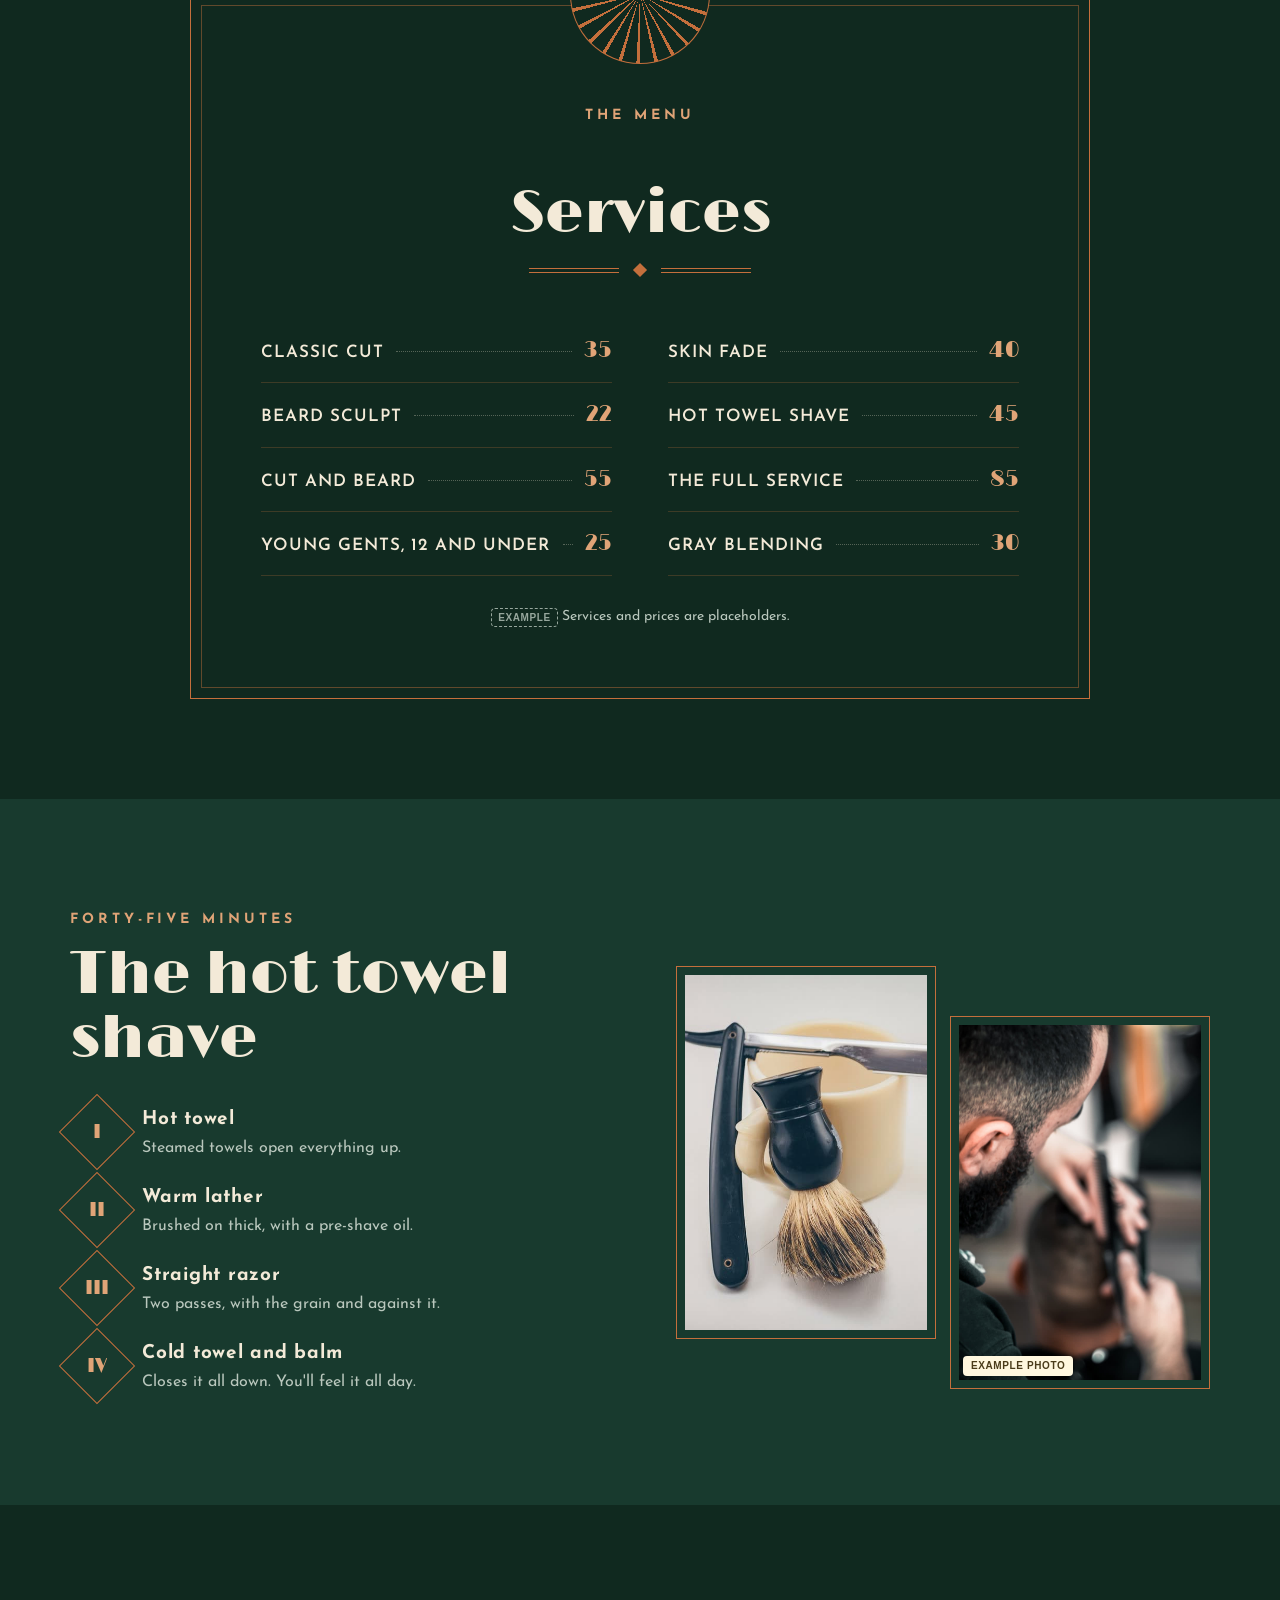
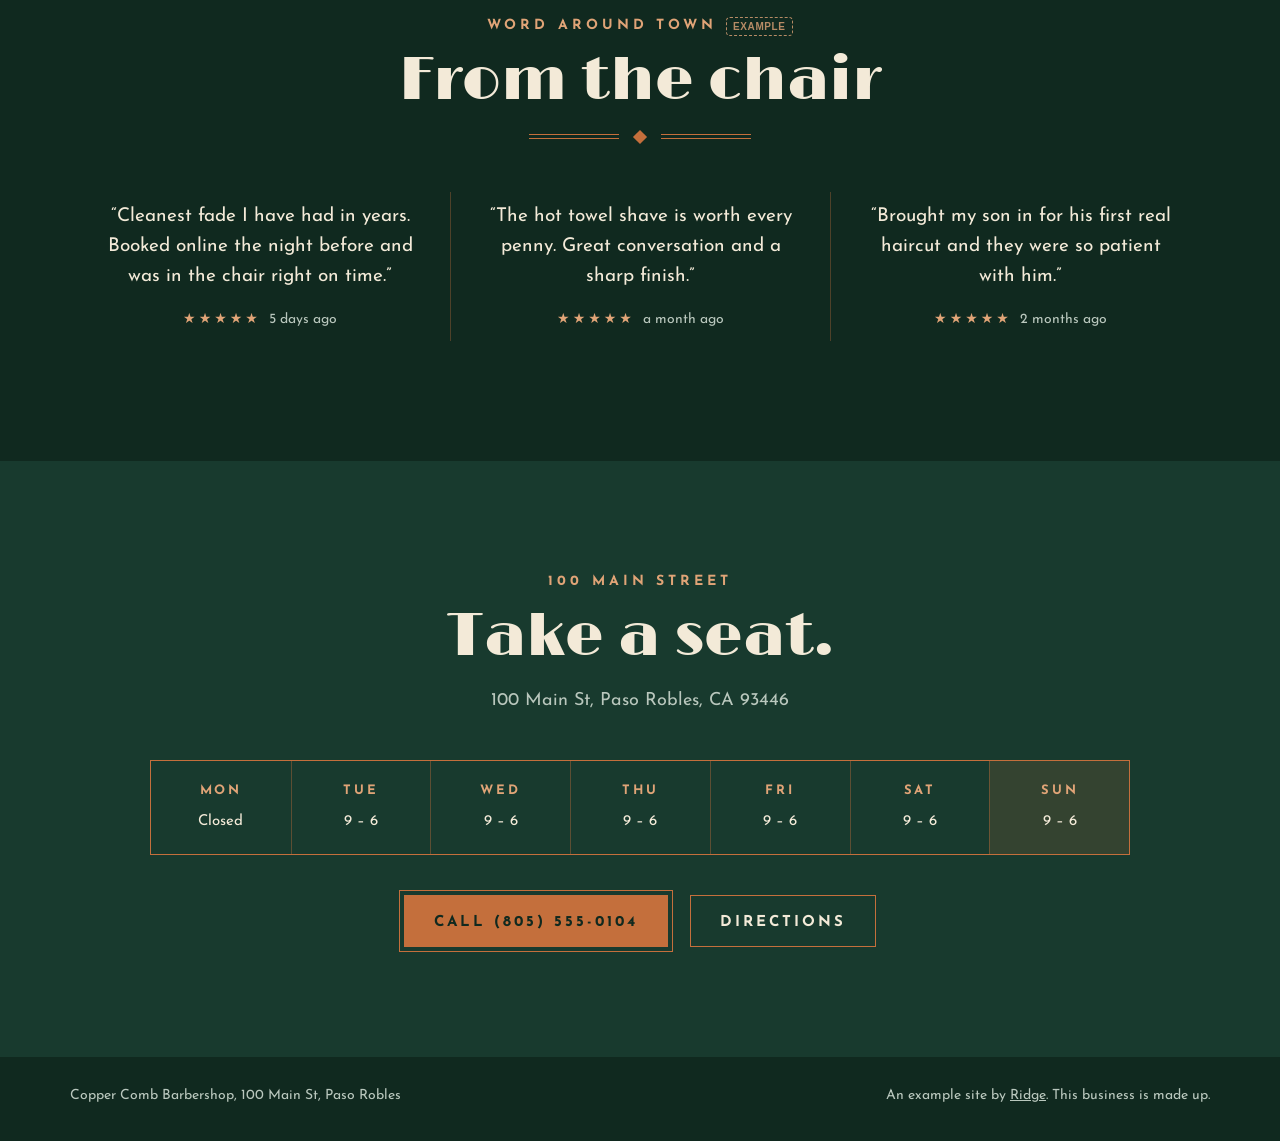
==== commit 97871d70: "Sketch: a design per trade and a live build animation; example sites rebuilt with their own looks - " ====
--- a/examples/copper-comb-barbershop/index.html
+++ b/examples/copper-comb-barbershop/index.html
@@ -4,344 +4,228 @@
 <meta charset="utf-8">
 <meta name="viewport" content="width=device-width, initial-scale=1">
 <meta name="robots" content="noindex, nofollow">
-<title>Copper Comb Barbershop | Barbershop in Paso Robles, CA</title>
-<meta name="description" content="Haircuts, fades, beard trims and hot towel shaves just off the square. Walk in, or book your chair online any time.">
+<title>Copper Comb Barbershop | Paso Robles (example site)</title>
+<meta name="description" content="Example site by Ridge for a made-up barbershop: cuts, fades, beard work and hot towel shaves.">
+<link rel="icon" href="data:image/svg+xml,%3Csvg xmlns='http://www.w3.org/2000/svg' viewBox='0 0 32 32'%3E%3Crect width='32' height='32' fill='%23183a2e'/%3E%3Cpath d='M16 5l11 11-11 11L5 16z' fill='none' stroke='%23c46f3c' stroke-width='2'/%3E%3C/svg%3E">
 <link rel="preconnect" href="https://fonts.googleapis.com">
 <link rel="preconnect" href="https://fonts.gstatic.com" crossorigin>
-<link href="https://fonts.googleapis.com/css2?family=Bebas+Neue&family=Inter:wght@400;500;600;700&display=swap" rel="stylesheet">
+<link href="https://fonts.googleapis.com/css2?family=Limelight&family=Josefin+Sans:wght@400;600;700&display=swap" rel="stylesheet">
+<link rel="stylesheet" href="../example.css">
 <style>
 :root {
-  --bg: #f3f6f9; --surface: #ffffff; --ink: #121a26; --ink-soft: #526072;
-  --accent: #1d5fae; --accent-ink: #ffffff; --accent-soft: #d4e4f7;
-  --deco1: #d4e4f7; --deco2: #f6dccd; --line: #dfe6ee;
-  --display: 'Bebas Neue', 'Arial Narrow', sans-serif; --body: 'Inter', system-ui, sans-serif;
-  --radius: 18px;
+  --forest: #183a2e; --deep: #10291f; --copper: #c46f3c; --copper-lt: #e0a477; --cream: #f3ead8; --mist: #b9c7bd;
+  --display: "Limelight", Georgia, serif; --body: "Josefin Sans", system-ui, sans-serif;
+  --wrap: min(1140px, 100% - 40px);
 }
-* { box-sizing: border-box; }
-html { scroll-behavior: smooth; }
-body { margin: 0; background: var(--bg); color: var(--ink); font-family: var(--body); font-size: 17px; line-height: 1.6; -webkit-font-smoothing: antialiased; }
-a { color: inherit; }
-h1, h2, h3 { font-family: var(--display); font-weight: 600; line-height: 1.1; margin: 0 0 .5em; }
-h2 { font-size: clamp(1.9rem, 6vw, 2.6rem); }
-.wrap { width: min(1080px, 100% - 2.5rem); margin-inline: auto; }
-.demo-note { background: #fff4d6; color: #5a3f00; border-bottom: 2px dashed #e2b44a; text-align: center; font-size: .88rem; font-weight: 600; padding: .55rem 1rem; }
-header.top { position: sticky; top: 0; z-index: 20; background: color-mix(in srgb, var(--bg) 88%, transparent); backdrop-filter: blur(10px); border-bottom: 1px solid var(--line); }
-header.top .btn { display: none; }
-header.top .wrap { display: flex; align-items: center; justify-content: space-between; gap: 1rem; padding: .8rem 0; }
-.brand { font-family: var(--display); font-size: clamp(1.1rem, 4.4vw, 1.4rem); font-weight: 600; text-decoration: none; line-height: 1.1; }
-.brand small { display: block; font-family: var(--body); font-size: .7rem; letter-spacing: .12em; text-transform: uppercase; color: var(--accent); font-weight: 700; }
-nav.links { display: none; gap: 1.6rem; font-weight: 600; font-size: .95rem; }
-nav.links a { text-decoration: none; color: var(--ink-soft); }
-nav.links a:hover { color: var(--accent); }
-.btn { display: inline-flex; align-items: center; justify-content: center; gap: .5rem; border: 0; cursor: pointer; font: inherit; font-weight: 700; text-decoration: none; border-radius: 999px; padding: .85rem 1.5rem; background: var(--accent); color: var(--accent-ink); box-shadow: 0 6px 18px color-mix(in srgb, var(--accent) 35%, transparent); transition: transform .15s; }
-.btn:hover { transform: translateY(-1px); }
-.btn.ghost { background: transparent; color: var(--ink); box-shadow: inset 0 0 0 2px var(--line); }
-.btn.small { padding: .55rem 1.1rem; font-size: .92rem; }
-.hero { position: relative; overflow: hidden; padding: clamp(3.5rem, 12vw, 7rem) 0 clamp(3rem, 9vw, 5.5rem); }
-.hero::before, .hero::after { content: ""; position: absolute; border-radius: 50%; filter: blur(2px); z-index: 0; }
-.hero::before { width: 520px; height: 520px; right: -160px; top: -140px; background: radial-gradient(circle at 30% 30%, var(--deco1), transparent 68%); }
-.hero::after { width: 380px; height: 380px; left: -140px; bottom: -180px; background: radial-gradient(circle at 60% 40%, var(--deco2), transparent 70%); }
-.hero .wrap { position: relative; z-index: 1; }
-.hero-grid { display: grid; gap: 2.2rem; align-items: center; }
-.hero-photo, .strip-photo { position: relative; margin: 0; border-radius: 24px; overflow: hidden; box-shadow: 0 18px 40px rgba(0,0,0,.14); }
-.hero-photo img, .strip-photo img { display: block; width: 100%; height: 100%; object-fit: cover; transition: transform .6s ease; }
-.hero-photo { aspect-ratio: 4 / 3; }
-.hero-photo:hover img, .strip-photo:hover img { transform: scale(1.04); }
-.photo-tag { position: absolute; left: .7rem; bottom: .7rem; font-size: .66rem; font-weight: 700; letter-spacing: .08em; text-transform: uppercase; background: rgba(255,244,214,.92); color: #5a3f00; border: 1px dashed #e2b44a; border-radius: 6px; padding: .12rem .45rem; }
-.photo-strip { display: grid; grid-template-columns: 1fr 1fr; gap: 1rem; padding-top: clamp(2.5rem, 7vw, 3.5rem); }
-.strip-photo { aspect-ratio: 4 / 3; }
-.reveal { opacity: 0; transform: translateY(18px); transition: opacity .7s ease, transform .7s ease; }
-.reveal.in { opacity: 1; transform: none; }
-@media (prefers-reduced-motion: reduce) { .reveal { opacity: 1; transform: none; transition: none; } .hero-photo img, .strip-photo img { transition: none; } }
-@media (max-width: 540px) { .photo-strip { grid-template-columns: 1fr; } }
-.eyebrow { display: inline-block; font-size: .78rem; font-weight: 700; letter-spacing: .14em; text-transform: uppercase; color: var(--accent); margin-bottom: 1rem; }
-.hero h1 { font-size: clamp(2.6rem, 10vw, 4.6rem); max-width: 14ch; letter-spacing: -.01em; }
-.tagline { font-size: clamp(1.1rem, 4vw, 1.35rem); color: var(--ink-soft); max-width: 36ch; margin: 0 0 1.8rem; }
-.hero-actions { display: flex; flex-wrap: wrap; gap: .8rem; margin-bottom: 2rem; }
-.rating-pill { display: inline-flex; align-items: center; gap: .6rem; background: var(--surface); border: 1px solid var(--line); border-radius: 999px; padding: .5rem 1rem .5rem .8rem; font-weight: 600; font-size: .95rem; }
-.rating-pill .st { color: #e8a317; letter-spacing: .05em; }
-.highlights { display: grid; gap: 1rem; grid-template-columns: repeat(auto-fit, minmax(220px, 1fr)); margin-top: -1rem; padding-bottom: 1rem; }
-.hl { background: var(--surface); border: 1px solid var(--line); border-radius: var(--radius); padding: 1.3rem 1.4rem; }
-.hl .ic { font-size: 1.6rem; line-height: 1; margin-bottom: .6rem; }
-.hl strong { display: block; font-family: var(--display); font-size: 1.2rem; margin-bottom: .2rem; }
-.hl span { color: var(--ink-soft); font-size: .95rem; }
-section { padding: clamp(3.5rem, 10vw, 5.5rem) 0; }
-section.alt { background: var(--surface); border-block: 1px solid var(--line); }
-.section-intro { color: var(--ink-soft); max-width: 52ch; margin: -.3rem 0 2.2rem; }
-.tag { display: inline-block; vertical-align: middle; font-family: var(--body); font-size: .68rem; font-weight: 700; letter-spacing: .08em; text-transform: uppercase; background: #fff4d6; color: #5a3f00; border: 1px dashed #e2b44a; border-radius: 6px; padding: .1rem .45rem; margin-left: .4rem; }
-.menu { display: grid; gap: 1.4rem; grid-template-columns: repeat(auto-fit, minmax(300px, 1fr)); }
-.menu-group { background: var(--bg); border: 1px solid var(--line); border-radius: var(--radius); padding: 1.5rem 1.6rem; }
-section:not(.alt) .menu-group { background: var(--surface); }
-.menu-group h3 { font-size: 1.45rem; color: var(--accent); }
-.menu-group ul { list-style: none; margin: 0; padding: 0; }
-.menu-group li { display: flex; justify-content: space-between; gap: 1rem; padding: .7rem 0; border-bottom: 1px dashed var(--line); }
-.menu-group li:last-child { border-bottom: 0; }
-.menu-group .desc { display: block; color: var(--ink-soft); font-size: .9rem; }
-.price { font-family: var(--body); font-weight: 700; white-space: nowrap; color: var(--ink); font-variant-numeric: tabular-nums; }
-.reviews { display: grid; gap: 1.2rem; grid-template-columns: repeat(auto-fit, minmax(280px, 1fr)); }
-.review { margin: 0; background: var(--bg); border: 1px solid var(--line); border-radius: var(--radius); padding: 1.5rem; display: flex; flex-direction: column; }
-section:not(.alt) .review { background: var(--surface); }
-.review-stars { color: #e8a317; letter-spacing: .1em; margin-bottom: .6rem; }
-.review blockquote { margin: 0 0 1rem; font-size: 1.02rem; flex: 1; }
-.review figcaption { color: var(--ink-soft); font-size: .85rem; font-weight: 600; }
-.visit { display: grid; gap: 1.6rem; grid-template-columns: repeat(auto-fit, minmax(300px, 1fr)); align-items: start; }
-.card { background: var(--surface); border: 1px solid var(--line); border-radius: var(--radius); padding: 1.6rem; }
-section.alt .card { background: var(--bg); }
-.hours { width: 100%; border-collapse: collapse; font-variant-numeric: tabular-nums; }
-.hours th, .hours td { padding: .55rem 0; border-bottom: 1px solid var(--line); text-align: left; font-weight: 500; }
-.hours td { text-align: right; }
-.hours tr.today th, .hours tr.today td { color: var(--accent); font-weight: 700; }
-.hours tr.today th::after { content: " · Today"; font-size: .82rem; }
-.contact-line { display: flex; gap: .7rem; align-items: flex-start; margin: 0 0 .9rem; }
-.contact-line .ic { width: 1.4rem; flex: none; text-align: center; }
-.map { border-radius: var(--radius); overflow: hidden; border: 1px solid var(--line); min-height: 320px; }
-.map iframe { width: 100%; height: 100%; min-height: 320px; border: 0; display: block; }
-footer { padding: 2.5rem 0 6rem; text-align: center; color: var(--ink-soft); font-size: .9rem; }
-.sticky-cta { position: fixed; left: 0; right: 0; bottom: 0; z-index: 30; display: flex; gap: .6rem; padding: .7rem 1rem calc(.7rem + env(safe-area-inset-bottom)); background: var(--surface); border-top: 1px solid var(--line); box-shadow: 0 -8px 24px rgba(0,0,0,.06); }
-.sticky-cta .btn { flex: 1; }
-@media (min-width: 820px) {
-  nav.links { display: flex; }
-  header.top .btn { display: inline-flex; }
-  .hero-grid.has-photo { grid-template-columns: 1.05fr .95fr; }
-  .hero-photo { transform: rotate(1.5deg); }
-  .sticky-cta { display: none; }
-  footer { padding-bottom: 2.5rem; }
+body { background: var(--forest); color: var(--cream); font: 18px/1.6 var(--body); }
+.wrap { width: var(--wrap); margin-inline: auto; }
+h1, h2, h3 { font-family: var(--display); font-weight: 400; line-height: 1.05; }
+.caps { font-weight: 700; font-size: 14px; letter-spacing: 0.28em; text-transform: uppercase; color: var(--copper-lt); }
+.btn { display: inline-flex; align-items: center; justify-content: center; min-height: 52px; padding: 4px 30px 0; background: var(--copper); color: var(--deep); font-weight: 700; font-size: 15px; letter-spacing: 0.2em; text-transform: uppercase; text-decoration: none; outline: 1px solid var(--copper); outline-offset: 4px; transition: background-color 160ms ease, outline-offset 160ms ease; }
+.btn:hover { background: var(--copper-lt); outline-offset: 7px; }
+.btn--line { background: transparent; color: var(--cream); box-shadow: inset 0 0 0 1px var(--copper); outline: 0; }
+.btn--line:hover { background: rgba(196,111,60,0.15); }
+.btn:focus-visible, .btn--line:focus-visible { outline: 3px solid var(--cream); outline-offset: 4px; }
+.rule { display: flex; align-items: center; gap: 16px; justify-content: center; color: var(--copper); }
+.rule::before, .rule::after { content: ""; width: 90px; height: 5px; border-block: 1px solid currentColor; }
+.rule i { width: 10px; height: 10px; rotate: 45deg; background: currentColor; }
+
+/* centered masthead, nav split around the name */
+.mast { border-bottom: 1px solid rgba(196,111,60,0.4); }
+.mast .wrap { display: grid; grid-template-columns: 1fr auto 1fr; align-items: center; gap: 24px; min-height: 96px; }
+.mast nav { display: flex; gap: 30px; }
+.mast nav:last-child { justify-content: flex-end; align-items: center; }
+.mast nav a:not(.btn) { font-weight: 600; font-size: 14px; letter-spacing: 0.2em; text-transform: uppercase; text-decoration: none; }
+.mast nav a:not(.btn):hover { color: var(--copper-lt); }
+.logo { text-align: center; text-decoration: none; }
+.logo b { display: block; font: 400 30px/1 var(--display); letter-spacing: 0.04em; }
+.logo small { display: block; margin-top: 6px; font-size: 11px; letter-spacing: 0.4em; text-transform: uppercase; color: var(--copper-lt); }
+
+/* hero: sunburst, stepped frame, centered */
+.hero { position: relative; padding: 70px 0 100px; text-align: center; overflow: hidden; }
+.burst { position: absolute; left: 50%; top: 140px; width: 1400px; height: 1400px; translate: -50% 0; background: repeating-conic-gradient(from -90deg at 50% 50%, rgba(196,111,60,0.16) 0 2deg, transparent 2deg 9deg); -webkit-mask: radial-gradient(circle, #000 25%, transparent 62%); mask: radial-gradient(circle, #000 25%, transparent 62%); pointer-events: none; }
+.hero .wrap { position: relative; }
+.hero h1 { margin-top: 18px; font-size: clamp(3rem, 1.4rem + 5.6vw, 6.4rem); }
+.hero h1 span { color: var(--copper-lt); }
+.hero-lede { margin: 22px auto 0; max-width: 46ch; color: var(--mist); }
+.hero-btns { display: flex; flex-wrap: wrap; justify-content: center; gap: 22px; margin-top: 36px; }
+.portal { position: relative; width: min(100%, 520px); margin: 64px auto 0; padding: 14px; border: 1px solid var(--copper); clip-path: polygon(0 60px, 30px 60px, 30px 30px, 60px 30px, 60px 0, calc(100% - 60px) 0, calc(100% - 60px) 30px, calc(100% - 30px) 30px, calc(100% - 30px) 60px, 100% 60px, 100% 100%, 0 100%); }
+.portal::before { content: ""; position: absolute; inset: 0; border: 1px solid var(--copper); clip-path: inherit; }
+.portal figure { position: relative; clip-path: polygon(0 48px, 22px 48px, 22px 24px, 46px 24px, 46px 0, calc(100% - 46px) 0, calc(100% - 46px) 24px, calc(100% - 22px) 24px, calc(100% - 22px) 48px, 100% 48px, 100% 100%, 0 100%); }
+.portal img { width: 100%; aspect-ratio: 4 / 5; object-fit: cover; object-position: 50% 35%; }
+.hero-meta { margin-top: 26px; color: var(--mist); font-size: 15px; }
+
+/* services: a deco menu card */
+.services { padding: 100px 0; background: var(--deep); }
+.card { position: relative; max-width: 900px; margin-inline: auto; padding: clamp(36px, 6vw, 70px); border: 1px solid var(--copper); text-align: center; }
+.card::before { content: ""; position: absolute; inset: 10px; border: 1px solid rgba(196,111,60,0.45); pointer-events: none; }
+.card::after { content: ""; position: absolute; left: 50%; top: -1px; width: 140px; height: 70px; translate: -50% 0; background: var(--deep); border: 1px solid var(--copper); border-top: 0; border-radius: 0 0 140px 140px; background-image: repeating-conic-gradient(from 90deg at 50% 0, var(--copper) 0 3deg, transparent 3deg 15deg); }
+.card h2 { margin-top: 56px; font-size: clamp(2.4rem, 1.6rem + 2.8vw, 3.8rem); }
+.card .rule { margin-top: 18px; }
+.svc { display: grid; grid-template-columns: 1fr 1fr; gap: 0 56px; margin-top: 44px; text-align: left; }
+.svc li { display: flex; align-items: baseline; gap: 12px; padding: 14px 0; border-bottom: 1px solid rgba(196,111,60,0.25); }
+.svc li::after { content: ""; order: 1; flex: 1; border-bottom: 1px dotted rgba(243,234,216,0.3); translate: 0 -5px; }
+.svc li span:last-child { order: 2; font-family: var(--display); color: var(--copper-lt); font-size: 22px; }
+.svc li span:first-child { font-weight: 600; font-size: 17px; letter-spacing: 0.06em; text-transform: uppercase; }
+.card-note { margin-top: 30px; color: var(--mist); font-size: 14px; }
+
+/* the ritual: the hot towel shave in four steps */
+.ritual { padding: 110px 0; }
+.ritual .wrap { display: grid; grid-template-columns: 1fr 1fr; gap: 72px; align-items: center; }
+.ritual h2 { margin-top: 12px; font-size: clamp(2.4rem, 1.6rem + 2.8vw, 3.8rem); }
+.steps { margin-top: 34px; display: grid; gap: 22px; }
+.steps li { display: grid; grid-template-columns: 54px 1fr; gap: 18px; align-items: start; }
+.steps .rn { display: grid; place-items: center; width: 54px; height: 54px; rotate: 45deg; border: 1px solid var(--copper); }
+.steps .rn span { rotate: -45deg; font: 400 20px/1 var(--display); color: var(--copper-lt); }
+.steps b { display: block; font-size: 19px; letter-spacing: 0.04em; }
+.steps p { color: var(--mist); font-size: 16px; }
+.duo { position: relative; display: grid; grid-template-columns: 1fr 1fr; gap: 14px; }
+.duo figure { position: relative; border: 1px solid var(--copper); padding: 8px; }
+.duo img { width: 100%; aspect-ratio: 3 / 4.4; object-fit: cover; }
+.duo figure:last-child { translate: 0 50px; }
+
+/* reviews */
+.reviews { padding: 110px 0 120px; background: var(--deep); text-align: center; }
+.reviews h2 { margin-top: 12px; font-size: clamp(2.4rem, 1.6rem + 2.8vw, 3.8rem); }
+.quotes { display: grid; grid-template-columns: repeat(3, 1fr); gap: 0; margin-top: 50px; }
+.quotes figure { padding: 10px 34px; }
+.quotes figure + figure { border-left: 1px solid rgba(196,111,60,0.35); }
+.quotes blockquote { font-size: 19px; }
+.quotes figcaption { margin-top: 16px; display: flex; gap: 8px; justify-content: center; align-items: center; color: var(--mist); font-size: 14px; }
+.stars { color: var(--copper-lt); letter-spacing: 3px; }
+
+/* visit */
+.visit { padding: 110px 0; text-align: center; }
+.visit h2 { margin-top: 12px; font-size: clamp(2.4rem, 1.6rem + 2.8vw, 3.8rem); }
+.visit address { margin-top: 18px; font-style: normal; color: var(--mist); }
+.hours { display: grid; grid-template-columns: repeat(7, 1fr); max-width: 980px; margin: 44px auto 0; border: 1px solid var(--copper); }
+.hours li { padding: 20px 8px; }
+.hours li + li { border-left: 1px solid rgba(196,111,60,0.4); }
+.hours b { display: block; font-weight: 700; font-size: 13px; letter-spacing: 0.22em; text-transform: uppercase; color: var(--copper-lt); }
+.hours span { display: block; margin-top: 8px; font-size: 15px; }
+.hours .today { background: rgba(196,111,60,0.16); }
+.visit .hero-btns { margin-top: 40px; }
+.foot { padding: 28px 0 34px; background: var(--deep); color: var(--mist); font-size: 14px; }
+.foot .wrap { display: flex; flex-wrap: wrap; justify-content: space-between; gap: 10px 30px; }
+
+@media (max-width: 900px) {
+  .mast .wrap { grid-template-columns: 1fr auto; }
+  .mast nav:first-child { display: none; }
+  .logo { text-align: left; }
+  .mast nav:last-child a:not(.btn) { display: none; }
+  .ritual .wrap { grid-template-columns: 1fr; gap: 56px; }
+  .quotes { grid-template-columns: 1fr; gap: 30px; }
+  .quotes figure + figure { border-left: 0; border-top: 1px solid rgba(196,111,60,0.35); padding-top: 30px; }
+  .hours { grid-template-columns: 1fr; max-width: 420px; }
+  .hours li { display: flex; justify-content: space-between; padding: 14px 20px; }
+  .hours li + li { border-left: 0; border-top: 1px solid rgba(196,111,60,0.4); }
+  .hours span { margin: 0; }
 }
-/* ---------- Booking / ordering preview ---------- */
-dialog.flow { border: 0; padding: 0; width: min(560px, 100% - 1.5rem); max-height: min(820px, 100dvh - 1.5rem); border-radius: 22px; background: var(--surface); color: var(--ink); box-shadow: 0 24px 64px rgba(0,0,0,.28); }
-dialog.flow[open] { display: flex; flex-direction: column; }
-dialog.flow::backdrop { background: rgba(20, 16, 18, .55); }
-.flow-head { display: flex; justify-content: space-between; align-items: center; padding: 1.1rem 1.3rem; border-bottom: 1px solid var(--line); }
-.flow-head h3 { margin: 0; font-size: 1.35rem; }
-.flow-close { border: 0; background: transparent; font-size: 1.6rem; line-height: 1; cursor: pointer; color: var(--ink-soft); }
-.flow-note { margin: 0; background: #fff4d6; color: #5a3f00; font-size: .84rem; font-weight: 600; text-align: center; padding: .45rem 1rem; }
-.flow-body { padding: 1.2rem 1.3rem 1.4rem; overflow: auto; flex: 1; min-height: 0; }
-.flow-step-label { font-size: .78rem; font-weight: 700; letter-spacing: .1em; text-transform: uppercase; color: var(--accent); margin-bottom: .8rem; }
-.opt { display: flex; width: 100%; justify-content: space-between; gap: 1rem; align-items: center; text-align: left; font: inherit; background: var(--bg); color: var(--ink); border: 2px solid var(--line); border-radius: 14px; padding: .8rem 1rem; margin-bottom: .6rem; cursor: pointer; }
-.opt:hover, .opt[aria-pressed="true"] { border-color: var(--accent); }
-.flow-group { margin: 1rem 0 .5rem; font-family: var(--display); font-size: 1.1rem; color: var(--accent); }
-.flow-group:first-of-type { margin-top: 0; }
-.opt small { display: block; color: var(--ink-soft); }
-.qty { display: inline-flex; align-items: center; gap: .5rem; }
-.qty button { width: 2rem; height: 2rem; border-radius: 50%; border: 2px solid var(--line); background: var(--surface); font: inherit; font-weight: 700; cursor: pointer; color: var(--ink); }
-.days { display: grid; grid-template-columns: repeat(4, 1fr); gap: .5rem; margin-bottom: 1rem; }
-.slots { display: grid; grid-template-columns: repeat(3, 1fr); gap: .5rem; }
-.chip { font: inherit; font-size: .92rem; background: var(--bg); color: var(--ink); border: 2px solid var(--line); border-radius: 12px; padding: .55rem .3rem; cursor: pointer; text-align: center; }
-.chip small { display: block; font-size: .75rem; color: var(--ink-soft); }
-.chip[aria-pressed="true"] { background: var(--accent); border-color: var(--accent); color: var(--accent-ink); }
-.chip[aria-pressed="true"] small { color: inherit; }
-.chip[disabled] { opacity: .4; cursor: not-allowed; text-decoration: line-through; }
-.field { margin-bottom: .9rem; }
-.field label { display: block; font-weight: 600; font-size: .9rem; margin-bottom: .3rem; }
-.field input { width: 100%; font: inherit; padding: .7rem .9rem; border-radius: 12px; border: 2px solid var(--line); background: var(--bg); color: var(--ink); }
-.flow-foot { display: flex; justify-content: space-between; gap: .8rem; padding: 1rem 1.3rem; border-top: 1px solid var(--line); }
-.flow-foot .btn[disabled] { opacity: .45; cursor: not-allowed; box-shadow: none; transform: none; }
-.summary { background: var(--bg); border-radius: 14px; padding: 1rem 1.1rem; margin-bottom: 1rem; }
-.done { text-align: center; padding: 1rem 0; }
-.done .big { font-size: 3rem; line-height: 1; margin-bottom: .6rem; }
+@media (max-width: 600px) {
+  .svc { grid-template-columns: 1fr; }
+  .logo b { font-size: 24px; }
+  .mast .btn { min-height: 42px; padding: 3px 14px 0; font-size: 12px; letter-spacing: 0.12em; }
+  .portal { clip-path: none; padding: 10px; }
+  .portal figure { clip-path: none; }
+  .rule::before, .rule::after { width: 50px; }
+}
 </style>
 </head>
 <body>
-<div class="demo-note">Example site by Ridge. Copper Comb Barbershop is a made-up business; items tagged “Example” are placeholders.</div>
-
-<header class="top">
-  <div class="wrap">
-    <a class="brand" href="#top">Copper Comb Barbershop<small>Barbershop · Paso Robles</small></a>
-    <nav class="links" aria-label="Main">
-      <a href="#menu">Services</a><a href="#reviews">Reviews</a><a href="#visit">Hours &amp; location</a>
-    </nav>
-    <button class="btn small" data-open-flow>Book now</button>
+<a class="skip" href="#main">Skip to the page</a>
+<div class="demo-note">Example site by <a href="../../">Ridge</a>. Copper Comb Barbershop is a made-up business; items tagged “Example” are placeholders.</div>
+
+<header class="mast">
+  <div class="wrap">
+    <nav aria-label="Sections"><a href="#services">Services</a><a href="#ritual">The shave</a></nav>
+    <a class="logo" href="#main"><b>Copper Comb</b><small>Paso Robles</small></a>
+    <nav aria-label="More"><a href="#visit">Hours</a><a class="btn" href="#visit">Book</a></nav>
   </div>
 </header>
 
-<main id="top">
-  <section class="hero">
-    <div class="wrap hero-grid has-photo">
-      <div>
-      <span class="eyebrow">Barbershop · Paso Robles</span>
-      <h1>Sharp cuts, no waiting around</h1>
-      <p class="tagline">Haircuts, fades, beard trims and hot towel shaves just off the square. Walk in, or book your chair online any time.</p>
-      <div class="hero-actions">
-        <button class="btn" data-open-flow>Book now</button>
-        <a class="btn ghost" href="tel:+18055550104">Call (805) 555-0104</a>
-      </div>
-      <span class="rating-pill"><span class="st">★★★★½</span>4.8 on Google · 241 reviews <span class="tag">Example</span></span>
-      </div>
-      <figure class="hero-photo"><img src="images/photo-1.jpg" alt="Barber giving a fade" fetchpriority="high"><span class="photo-tag">Example photo</span></figure>
-    </div>
-  </section>
-
-  <div class="wrap highlights">
-    <div class="hl reveal"><div class="ic" aria-hidden="true">💈</div><strong>Cuts &amp; beard trims</strong><span>Fades, tapers and line-ups, done right.</span></div><div class="hl reveal"><div class="ic" aria-hidden="true">🪒</div><strong>Hot towel shaves</strong><span>A straight razor finish, the old-school way.</span></div><div class="hl reveal"><div class="ic" aria-hidden="true">📅</div><strong>Book online 24/7</strong><span>Pick your service and time, and get a text reminder.</span></div>
-  </div>
-
-  <div class="wrap photo-strip"><figure class="strip-photo reveal"><img src="images/photo-2.jpg" alt="Shave kit" loading="lazy"><span class="photo-tag">Example photo</span></figure><figure class="strip-photo reveal"><img src="images/photo-3.jpg" alt="A classic barber shop" loading="lazy"><span class="photo-tag">Example photo</span></figure></div>
-
-  <section id="menu">
-    <div class="wrap">
-      <h2>Services</h2>
-      <p class="section-intro">Example items and prices, to show how a full menu looks on the site.</p>
-      <div class="menu"><div class="menu-group reveal"><h3>Cuts <span class="tag">Example</span></h3><ul><li><div><strong>Haircut</strong><span class="desc">Scissor or clipper cut</span></div><span class="price">$40</span></li><li><div><strong>Skin Fade</strong><span class="desc">Clean, crisp blend</span></div><span class="price">$45</span></li><li><div><strong>Kids&#x27; Cut</strong><span class="desc">12 and under</span></div><span class="price">$30</span></li><li><div><strong>Buzz Cut</strong><span class="desc">One length all over</span></div><span class="price">$25</span></li></ul></div>
-<div class="menu-group reveal"><h3>Beard &amp; Shave <span class="tag">Example</span></h3><ul><li><div><strong>Beard Trim</strong><span class="desc">Shape and line-up</span></div><span class="price">$20</span></li><li><div><strong>Hot Towel Shave</strong><span class="desc">Straight razor finish</span></div><span class="price">$40</span></li><li><div><strong>Cut + Beard</strong><span class="desc">The full refresh</span></div><span class="price">$55</span></li></ul></div></div>
-    </div>
-  </section>
-
-  <section id="reviews" class="alt">
-    <div class="wrap">
-      <h2>What people say</h2>
-      <p class="section-intro">4.8 stars from 241 reviews on Google. These reviews are examples.</p>
-      <div class="reviews"><figure class="review reveal"><div class="review-stars" aria-label="5 out of 5 stars">★★★★★</div><blockquote>Cleanest fade I have had in years. Booked online the night before and was in the chair right on time.</blockquote><figcaption>Example review · 5 days ago</figcaption></figure>
-<figure class="review reveal"><div class="review-stars" aria-label="5 out of 5 stars">★★★★★</div><blockquote>The hot towel shave is worth every penny. Great conversation and a sharp finish.</blockquote><figcaption>Example review · a month ago</figcaption></figure>
-<figure class="review reveal"><div class="review-stars" aria-label="5 out of 5 stars">★★★★★</div><blockquote>Brought my son in for his first real haircut and they were so patient with him. We will be back.</blockquote><figcaption>Example review · 2 months ago</figcaption></figure></div>
-    </div>
-  </section>
-
-  <section id="visit">
-    <div class="wrap">
-      <h2>Hours &amp; location</h2>
-      <div class="visit">
-        <div class="card">
-          <p class="contact-line"><span class="ic" aria-hidden="true">📍</span><span>100 Main St, Paso Robles, CA 93446<br><a href="https://www.google.com/maps/search/?api=1&query=Copper%20Comb%20Barbershop%2C%20100%20Main%20St%2C%20Paso%20Robles%2C%20CA%2093446" target="_blank" rel="noopener">Get directions</a></span></p>
-          <p class="contact-line"><span class="ic" aria-hidden="true">📞</span><a href="tel:+18055550104">(805) 555-0104</a></p>
-          <table class="hours" aria-label="Opening hours"><tbody>
-<tr data-day="Monday"><th>Monday</th><td>Closed</td></tr>
-<tr data-day="Tuesday"><th>Tuesday</th><td>9:00 AM – 6:00 PM</td></tr>
-<tr data-day="Wednesday"><th>Wednesday</th><td>9:00 AM – 6:00 PM</td></tr>
-<tr data-day="Thursday"><th>Thursday</th><td>9:00 AM – 6:00 PM</td></tr>
-<tr data-day="Friday"><th>Friday</th><td>9:00 AM – 6:00 PM</td></tr>
-<tr data-day="Saturday"><th>Saturday</th><td>9:00 AM – 6:00 PM</td></tr>
-<tr data-day="Sunday"><th>Sunday</th><td>9:00 AM – 6:00 PM</td></tr>
-          </tbody></table>
-        </div>
-        <div class="map"><iframe title="Map of Copper Comb Barbershop" loading="lazy" src="https://www.google.com/maps?q=Copper%20Comb%20Barbershop%2C%20100%20Main%20St%2C%20Paso%20Robles%2C%20CA%2093446&output=embed"></iframe></div>
-      </div>
-    </div>
-  </section>
+<main id="main">
+<section class="hero">
+  <div class="burst" aria-hidden="true"></div>
+  <div class="wrap">
+    <p class="caps">Barbers on Main Street</p>
+    <h1>The art of <span>the sharp cut.</span></h1>
+    <p class="hero-lede">Classic cuts, skin fades, beard work and the full hot towel shave, done with a steady hand in a room built for taking your time.</p>
+    <div class="hero-btns"><a class="btn" href="#visit">Book a chair</a><a class="btn btn--line" href="tel:+18055550104">(805) 555-0104</a></div>
+    <p class="hero-meta"><span class="stars" aria-hidden="true">★★★★★</span> 4.8 from 241 reviews <span class="ex-tag">Example</span></p>
+    <div class="portal"><figure><img src="images/hero.jpg" width="960" height="1440" alt="A client in the barber chair by the window"><span class="photo-tag">Example photo</span></figure></div>
+  </div>
+</section>
+
+<section class="services" id="services" aria-labelledby="svc-title">
+  <div class="wrap">
+    <div class="card">
+      <p class="caps" style="margin-top:40px">The menu</p>
+      <h2 id="svc-title">Services</h2>
+      <div class="rule"><i></i></div>
+      <ul class="svc">
+        <li><span>Classic cut</span><span>35</span></li>
+        <li><span>Skin fade</span><span>40</span></li>
+        <li><span>Beard sculpt</span><span>22</span></li>
+        <li><span>Hot towel shave</span><span>45</span></li>
+        <li><span>Cut and beard</span><span>55</span></li>
+        <li><span>The full service</span><span>85</span></li>
+        <li><span>Young gents, 12 and under</span><span>25</span></li>
+        <li><span>Gray blending</span><span>30</span></li>
+      </ul>
+      <p class="card-note"><span class="ex-tag">Example</span> Services and prices are placeholders.</p>
+    </div>
+  </div>
+</section>
+
+<section class="ritual" id="ritual" aria-labelledby="ritual-title">
+  <div class="wrap">
+    <div>
+      <p class="caps">Forty-five minutes</p>
+      <h2 id="ritual-title">The hot towel shave</h2>
+      <ol class="steps">
+        <li><span class="rn"><span>I</span></span><div><b>Hot towel</b><p>Steamed towels open everything up.</p></div></li>
+        <li><span class="rn"><span>II</span></span><div><b>Warm lather</b><p>Brushed on thick, with a pre-shave oil.</p></div></li>
+        <li><span class="rn"><span>III</span></span><div><b>Straight razor</b><p>Two passes, with the grain and against it.</p></div></li>
+        <li><span class="rn"><span>IV</span></span><div><b>Cold towel and balm</b><p>Closes it all down. You'll feel it all day.</p></div></li>
+      </ol>
+    </div>
+    <div class="duo">
+      <figure><img src="images/c.jpg" width="1024" height="684" alt="A straight razor and shaving brush" loading="lazy"></figure>
+      <figure><img src="images/b.jpg" width="960" height="1200" alt="A barber trimming a client's hair" loading="lazy"><span class="photo-tag">Example photo</span></figure>
+    </div>
+  </div>
+</section>
+
+<section class="reviews" aria-labelledby="rev-title">
+  <div class="wrap">
+    <p class="caps">Word around town <span class="ex-tag">Example</span></p>
+    <h2 id="rev-title">From the chair</h2>
+    <div class="rule" style="margin-top:18px"><i></i></div>
+    <div class="quotes">
+      <figure><blockquote>“Cleanest fade I have had in years. Booked online the night before and was in the chair right on time.”</blockquote><figcaption><span class="stars" aria-label="5 stars">★★★★★</span> 5 days ago</figcaption></figure>
+      <figure><blockquote>“The hot towel shave is worth every penny. Great conversation and a sharp finish.”</blockquote><figcaption><span class="stars" aria-label="5 stars">★★★★★</span> a month ago</figcaption></figure>
+      <figure><blockquote>“Brought my son in for his first real haircut and they were so patient with him.”</blockquote><figcaption><span class="stars" aria-label="5 stars">★★★★★</span> 2 months ago</figcaption></figure>
+    </div>
+  </div>
+</section>
+
+<section class="visit" id="visit" aria-labelledby="visit-title">
+  <div class="wrap">
+    <p class="caps">100 Main Street</p>
+    <h2 id="visit-title">Take a seat.</h2>
+    <address>100 Main St, Paso Robles, CA 93446</address>
+    <ul class="hours" id="hours">
+      <li><b>Mon</b><span>Closed</span></li><li><b>Tue</b><span>9 – 6</span></li><li><b>Wed</b><span>9 – 6</span></li><li><b>Thu</b><span>9 – 6</span></li><li><b>Fri</b><span>9 – 6</span></li><li><b>Sat</b><span>9 – 6</span></li><li><b>Sun</b><span>9 – 6</span></li>
+    </ul>
+    <div class="hero-btns"><a class="btn" href="tel:+18055550104">Call (805) 555-0104</a><a class="btn btn--line" href="#visit">Directions</a></div>
+  </div>
+</section>
 </main>
 
-<footer>
-  <div class="wrap">© Copper Comb Barbershop · 100 Main St, Paso Robles, CA 93446 · (805) 555-0104</div>
-</footer>
-
-<div class="sticky-cta">
-  <a class="btn ghost" href="tel:+18055550104">Call</a>
-  <button class="btn" data-open-flow>Book now</button>
-</div>
-
-<dialog class="flow" id="flow" aria-labelledby="flow-title">
-  <div class="flow-head"><h3 id="flow-title">Book now</h3><button class="flow-close" aria-label="Close" data-close>×</button></div>
-  <p class="flow-note">Preview: this shows how online booking will work. Nothing is booked.</p>
-  <div class="flow-body" id="flow-body"></div>
-  <div class="flow-foot"><button class="btn ghost small" id="flow-back">Back</button><button class="btn small" id="flow-next">Next</button></div>
-</dialog>
-
+<footer class="foot"><div class="wrap"><span>Copper Comb Barbershop, 100 Main St, Paso Robles</span><span>An example site by <a href="../../">Ridge</a>. This business is made up.</span></div></footer>
 <script>
-const KIND = "book";
-const ITEMS = [{"name": "Haircut", "detail": "45 min", "price": "$40"}, {"name": "Skin Fade", "detail": "45 min", "price": "$45"}, {"name": "Cut + Beard", "detail": "60 min", "price": "$55"}, {"name": "Hot Towel Shave", "detail": "30 min", "price": "$40"}, {"name": "Kids' Cut", "detail": "30 min", "price": "$30"}];
-const HOURS = ["Monday: Closed", "Tuesday: 9:00 AM \u2013 6:00 PM", "Wednesday: 9:00 AM \u2013 6:00 PM", "Thursday: 9:00 AM \u2013 6:00 PM", "Friday: 9:00 AM \u2013 6:00 PM", "Saturday: 9:00 AM \u2013 6:00 PM", "Sunday: 9:00 AM \u2013 6:00 PM"];
-const DAYS = ["Sunday","Monday","Tuesday","Wednesday","Thursday","Friday","Saturday"];
-
-// Fade cards and photos in as they scroll into view
-if ("IntersectionObserver" in window) {
-  const io = new IntersectionObserver(es => es.forEach(e => { if (e.isIntersecting) { e.target.classList.add("in"); io.unobserve(e.target); } }), { threshold: .12 });
-  document.querySelectorAll(".reveal").forEach(el => io.observe(el));
-} else document.querySelectorAll(".reveal").forEach(el => el.classList.add("in"));
-
-// Highlight today's hours
-const todayName = DAYS[new Date().getDay()];
-document.querySelectorAll(".hours tr").forEach(tr => tr.classList.toggle("today", tr.dataset.day === todayName));
-
-// Open hours per day -> [openMinutes, closeMinutes] or null
-function parseHours(day) {
-  const line = HOURS.find(h => h.startsWith(day + ":"));
-  if (!line || /closed/i.test(line)) return null;
-  const m = line.replace(/[\u202f\u2009]/g, " ").match(/(\d+):(\d+)\s*(AM|PM)\s*[–-]\s*(\d+):(\d+)\s*(AM|PM)/i);
-  if (!m) return null;
-  const toMin = (h, mi, ap) => ((+h % 12) + (/pm/i.test(ap) ? 12 : 0)) * 60 + +mi;
-  return [toMin(m[1], m[2], m[3]), toMin(m[4], m[5], m[6])];
-}
-const fmt = min => { const h = Math.floor(min / 60), m = min % 60; return `${(h % 12) || 12}:${String(m).padStart(2, "0")} ${h < 12 ? "AM" : "PM"}`; };
-
-const st = { step: 0, item: null, cart: {}, day: null, slot: null, name: "", phone: "" };
-const dlg = document.getElementById("flow"), body = document.getElementById("flow-body");
-const next = document.getElementById("flow-next"), back = document.getElementById("flow-back");
-
-function upcomingDays() {
-  const out = [];
-  for (let i = 0; out.length < 8 && i < 14; i++) {
-    const d = new Date(); d.setDate(d.getDate() + i);
-    const day = { date: d, open: parseHours(DAYS[d.getDay()]) };
-    if (day.open && !slotsFor(day).length) day.open = null;  // closed for the rest of today
-    out.push(day);
-  }
-  return out;
-}
-function slotsFor(day) {
-  if (!day.open) return [];
-  const [o, c] = day.open, out = [];
-  // Today: only times at least 30 minutes from now
-  const now = new Date(), isToday = day.date.toDateString() === now.toDateString();
-  const earliest = isToday ? now.getHours() * 60 + now.getMinutes() + 30 : 0;
-  const step = KIND === "book" ? 30 : 15;
-  for (let t = Math.max(o, KIND === "book" ? o : o + 30); t + (KIND === "book" ? 45 : 0) <= c; t += step) if (t >= earliest) out.push(t);
-  // Demo only: mark some times as taken so it looks real (same every time)
-  return out.slice(0, 18).map((t, i) => ({ t, taken: KIND === "book" && (i * 7 + day.date.getDate()) % 5 === 0 }));
-}
-function cartTotal() { return Object.entries(st.cart).reduce((t, [i, q]) => t + q * parseFloat(ITEMS[i].price.replace(/[^0-9.]/g, "")), 0); }
-function cartCount() { return Object.values(st.cart).reduce((a, b) => a + b, 0); }
-
-function render() {
-  back.style.visibility = st.step === 0 || st.step === 3 ? "hidden" : "visible";
-  next.style.display = st.step === 3 ? "none" : "";
-  if (st.step === 0) {
-    body.innerHTML = `<div class="flow-step-label">${KIND === "book" ? "1 · Choose a service" : "1 · Choose what you'd like"}</div>` +
-      ITEMS.map((it, i) => (it.group && it.group !== (ITEMS[i - 1] || {}).group ? `<h4 class="flow-group">${it.group}</h4>` : "") + (KIND === "book"
-        ? `<button class="opt" data-i="${i}" aria-pressed="${st.item === i}"><span><strong>${it.name}</strong><small>${it.detail}</small></span><span class="price">${it.price}</span></button>`
-        : `<div class="opt" style="cursor:default"><span><strong>${it.name}</strong><small>${it.detail} · ${it.price}</small></span><span class="qty"><button data-dec="${i}" aria-label="Remove one">−</button><span>${st.cart[i] || 0}</span><button data-inc="${i}" aria-label="Add one">+</button></span></div>`)
-      ).join("");
-    body.querySelectorAll("[data-i]").forEach(b => b.onclick = () => { st.item = +b.dataset.i; render(); });
-    const keep = fn => () => { const y = body.scrollTop; fn(); render(); body.scrollTop = y; };
-    body.querySelectorAll("[data-inc]").forEach(b => b.onclick = keep(() => { st.cart[b.dataset.inc] = (st.cart[b.dataset.inc] || 0) + 1; }));
-    body.querySelectorAll("[data-dec]").forEach(b => b.onclick = keep(() => { st.cart[b.dataset.dec] = Math.max(0, (st.cart[b.dataset.dec] || 0) - 1); }));
-    next.disabled = KIND === "book" ? st.item === null : cartCount() === 0;
-    next.textContent = KIND === "order" && cartCount() ? `Next · ${cartCount()} item${cartCount() > 1 ? "s" : ""} · $${cartTotal().toFixed(2)}` : "Next";
-  } else if (st.step === 1) {
-    const days = upcomingDays();
-    if (st.day === null) st.day = days.findIndex(d => d.open);
-    const slots = slotsFor(days[st.day]);
-    body.innerHTML = `<div class="flow-step-label">2 · ${KIND === "book" ? "Pick a day and time" : "Pick a pickup time"}</div><div class="days">` +
-      days.map((d, i) => `<button class="chip" data-d="${i}" aria-pressed="${st.day === i}" ${d.open ? "" : "disabled"}>${d.date.toLocaleDateString(undefined, { weekday: "short" })}<small>${d.date.toLocaleDateString(undefined, { month: "short", day: "numeric" })}</small></button>`).join("") +
-      `</div><div class="slots">` + slots.map(s => `<button class="chip" data-t="${s.t}" aria-pressed="${st.slot === s.t}" ${s.taken ? "disabled" : ""}>${fmt(s.t)}</button>`).join("") + `</div>`;
-    body.querySelectorAll("[data-d]").forEach(b => b.onclick = () => { st.day = +b.dataset.d; st.slot = null; render(); });
-    body.querySelectorAll("[data-t]").forEach(b => b.onclick = () => { st.slot = +b.dataset.t; render(); });
-    next.disabled = st.slot === null;
-    next.textContent = "Next";
-  } else if (st.step === 2) {
-    const d = upcomingDays()[st.day].date.toLocaleDateString(undefined, { weekday: "long", month: "long", day: "numeric" });
-    const what = KIND === "book" ? ITEMS[st.item].name : Object.entries(st.cart).filter(([, q]) => q).map(([i, q]) => `${q} × ${ITEMS[i].name}`).join("<br>");
-    body.innerHTML = `<div class="flow-step-label">3 · Your details</div><div class="summary"><strong>${what}</strong><br>${d} at ${fmt(st.slot)}</div>
-      <div class="field"><label for="f-name">Name</label><input id="f-name" autocomplete="off" value="${st.name}"></div>
-      <div class="field"><label for="f-phone">Phone (for a text reminder)</label><input id="f-phone" type="tel" autocomplete="off" value="${st.phone}"></div>`;
-    const n = body.querySelector("#f-name"), ph = body.querySelector("#f-phone");
-    const check = () => { st.name = n.value; st.phone = ph.value; next.disabled = !n.value.trim(); };
-    n.oninput = ph.oninput = check; check();
-    next.textContent = KIND === "book" ? "Book appointment" : "Place order";
-  } else {
-    body.innerHTML = `<div class="done"><div class="big">✓</div><h3>${KIND === "book" ? "You're booked!" : "Order received!"}</h3>
-      <p>This is where customers would see their confirmation and get a text ${KIND === "book" ? "reminder before their appointment" : "when their order is ready"}.</p>
-      <p style="color:var(--ink-soft);font-size:.9rem">(Preview only. Nothing was ${KIND === "book" ? "booked" : "ordered"}.)</p>
-      <button class="btn" data-close>Done</button></div>`;
-    body.querySelector("[data-close]").onclick = () => dlg.close();
-  }
-}
-next.onclick = () => { st.step++; render(); };
-back.onclick = () => { st.step = Math.max(0, st.step - 1); render(); };
-document.querySelectorAll("[data-open-flow]").forEach(b => b.onclick = () => {
-  Object.assign(st, { step: 0, item: null, cart: {}, day: null, slot: null });
-  render(); dlg.showModal();
-});
-dlg.querySelector(".flow-head [data-close]").onclick = () => dlg.close();
-dlg.addEventListener("click", e => { if (e.target === dlg) dlg.close(); });
+  const rows = document.querySelectorAll('#hours li'), day = (new Date().getDay() + 6) % 7;
+  if (rows[day]) rows[day].classList.add('today');
 </script>
 </body>
 </html>
--- a/examples/example.css
+++ b/examples/example.css
@@ -0,0 +1,18 @@
+/* Shared by the four example sites: reset, the made-up-business banner, Example tags, focus. Each site styles the rest. */
+*, *::before, *::after { box-sizing: border-box; }
+html { -webkit-text-size-adjust: 100%; scroll-behavior: smooth; }
+body { margin: 0; -webkit-font-smoothing: antialiased; }
+img { display: block; max-width: 100%; height: auto; }
+h1, h2, h3, p, ul, ol, figure, blockquote, dl, dd { margin: 0; }
+ul, ol { padding: 0; list-style: none; }
+a { color: inherit; }
+button { font: inherit; color: inherit; cursor: pointer; }
+:focus-visible { outline: 3px solid currentColor; outline-offset: 3px; }
+.sr-only { position: absolute; width: 1px; height: 1px; padding: 0; margin: -1px; overflow: hidden; clip: rect(0 0 0 0); white-space: nowrap; border: 0; }
+.skip { position: absolute; left: 12px; top: -60px; z-index: 50; padding: 10px 14px; background: #fff; color: #111; }
+.skip:focus { top: 12px; }
+.demo-note { padding: 9px 16px; background: #06525c; color: #f7f9f8; font: 500 13px/1.4 "Helvetica Neue", Arial, sans-serif; text-align: center; }
+.demo-note a { color: #9ad6d0; }
+.ex-tag { display: inline-block; vertical-align: middle; padding: 1px 6px; border: 1px dashed currentColor; border-radius: 4px; font: 700 10px/1.5 "Helvetica Neue", Arial, sans-serif; letter-spacing: 0.06em; text-transform: uppercase; opacity: 0.8; }
+.photo-tag { position: absolute; left: 12px; bottom: 12px; z-index: 1; padding: 3px 8px; border-radius: 4px; background: #fff7df; color: #4a3b1a; font: 700 10px/1.4 "Helvetica Neue", Arial, sans-serif; letter-spacing: 0.06em; text-transform: uppercase; }
+@media (prefers-reduced-motion: reduce) { *, *::before, *::after { animation: none !important; transition: none !important; scroll-behavior: auto !important; } }
